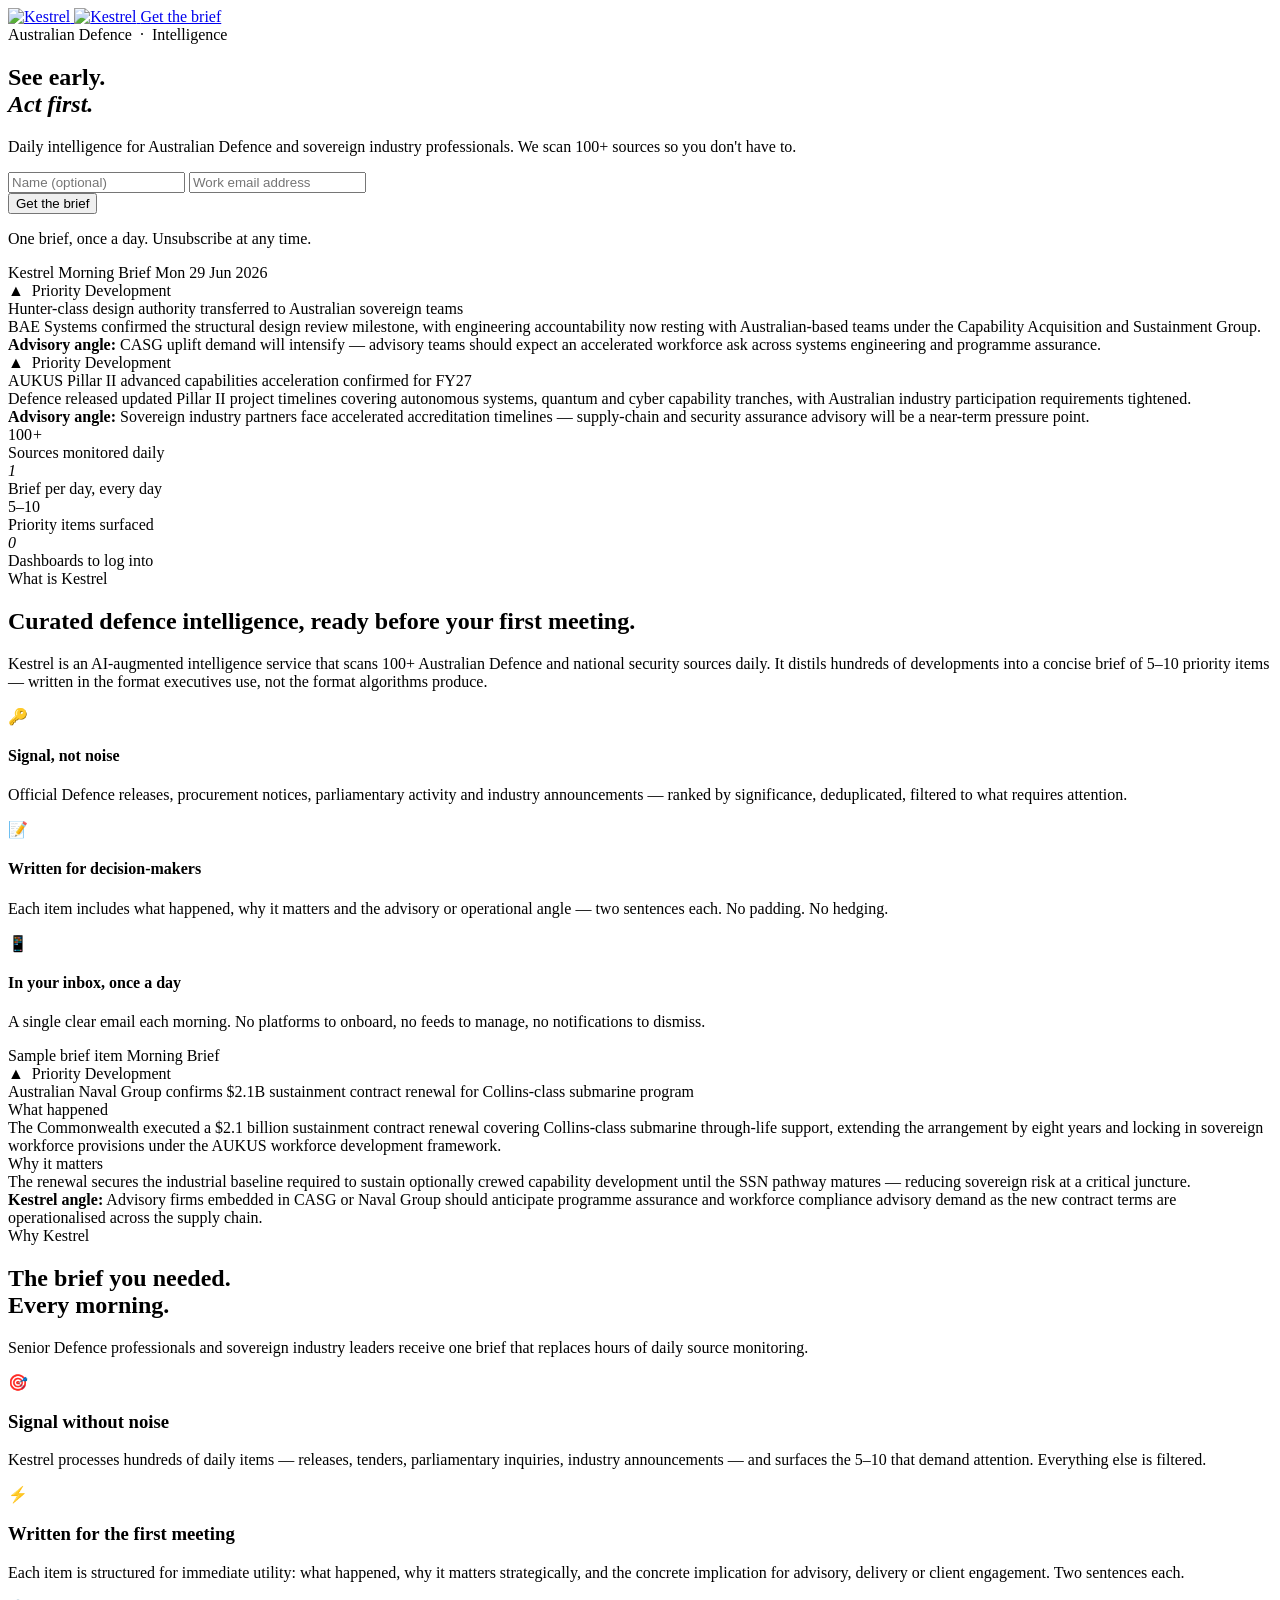
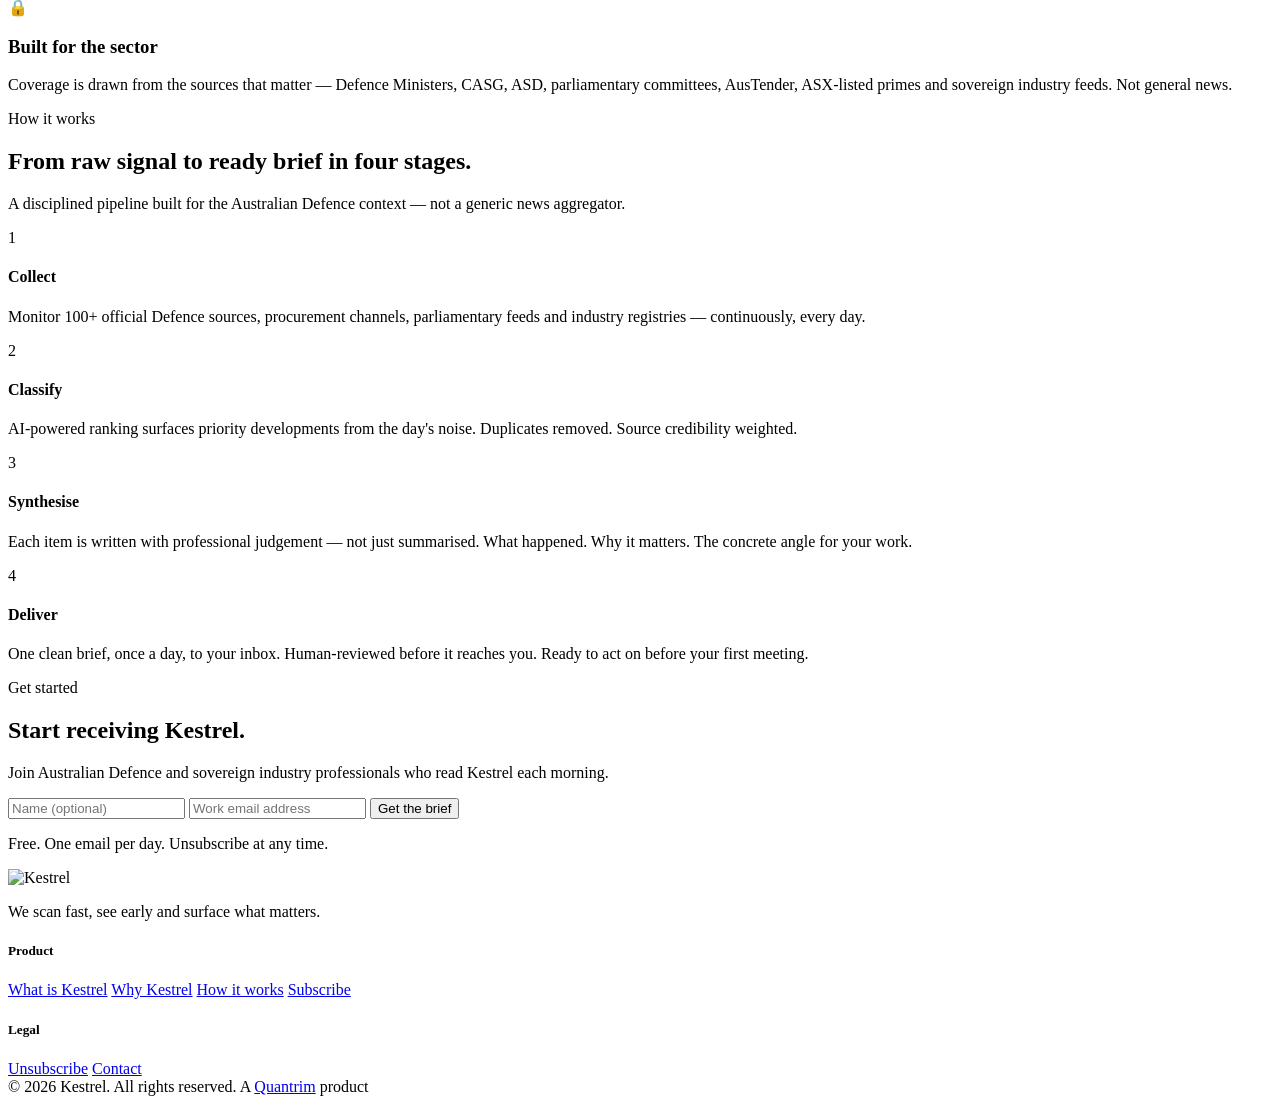
==== website/index.html @ 00ac621d "Add Kestrel website, snippet enrichment pipeline, and config improvements Website (website/): - Land" ====
<!DOCTYPE html>
<html lang="en">
<head>
  <meta charset="UTF-8">
  <meta name="viewport" content="width=device-width, initial-scale=1.0">
  <title>Kestrel — Australian Defence Intelligence</title>
  <meta name="description" content="Daily Australian Defence and sovereign industry intelligence for the professionals who can't afford to be second. Delivered once a day.">
  <meta property="og:title" content="Kestrel — Australian Defence Intelligence">
  <meta property="og:description" content="We scan fast, see early and surface what matters.">
  <meta property="og:type" content="website">
  <meta property="og:url" content="https://kestrel.quantrim.com">
  <link rel="icon" type="image/png" href="/static/favicon.png">
  <link rel="preconnect" href="https://fonts.googleapis.com">
  <link rel="preconnect" href="https://fonts.gstatic.com" crossorigin>
  <link href="https://fonts.googleapis.com/css2?family=Inter:wght@300;400;500;600;700;800&display=swap" rel="stylesheet">
  <link rel="stylesheet" href="/static/style.css">
</head>
<body>

<!-- ── Navigation ─────────────────────────────────────── -->
<nav class="nav" role="navigation" aria-label="Main">
  <div class="container">
    <div class="nav-inner">
      <a href="/" class="nav-logo" aria-label="Kestrel home">
        <img src="/static/logo-dark.png"  class="logo-dark"  alt="Kestrel">
        <img src="/static/logo-light.png" class="logo-light" alt="Kestrel">
      </a>
      <a href="#subscribe" class="nav-cta">Get the brief</a>
    </div>
  </div>
</nav>

<!-- ── Hero ───────────────────────────────────────────── -->
<section class="hero" aria-label="Introduction">
  <div class="container">
    <div class="hero-inner">

      <!-- Left: headline + form -->
      <div class="hero-text">
        <div class="hero-tag">
          <span class="hero-tag-dot"></span>
          Australian Defence &nbsp;·&nbsp; Intelligence
        </div>
        <h1>See early.<br><em>Act first.</em></h1>
        <p class="hero-sub">
          Daily intelligence for Australian Defence and sovereign industry professionals.
          We scan 100+ sources so you don't have to.
        </p>
        <form class="hero-form subscribe-form" novalidate id="hero-form">
          <div class="input-row">
            <input type="text" name="name" placeholder="Name (optional)" autocomplete="name">
            <input type="email" name="email" placeholder="Work email address" required autocomplete="email">
          </div>
          <button type="submit" class="btn-primary">Get the brief</button>
          <p class="form-note">One brief, once a day. Unsubscribe at any time.</p>
          <div class="form-status" role="status" aria-live="polite"></div>
        </form>
      </div>

      <!-- Right: mock brief preview -->
      <div class="hero-visual" aria-hidden="true">
        <div class="brief-preview">
          <div class="brief-preview-masthead">
            <span class="brief-preview-title">Kestrel Morning Brief</span>
            <span class="brief-preview-date">Mon 29 Jun 2026</span>
          </div>

          <div class="brief-item">
            <div class="brief-item-tag">&#9650;&nbsp; Priority Development</div>
            <div class="brief-item-headline">Hunter-class design authority transferred to Australian sovereign teams</div>
            <div class="brief-item-body">BAE Systems confirmed the structural design review milestone, with engineering accountability now resting with Australian-based teams under the Capability Acquisition and Sustainment Group.</div>
            <div class="brief-item-angle">
              <strong>Advisory angle:</strong> CASG uplift demand will intensify — advisory teams should expect an accelerated workforce ask across systems engineering and programme assurance.
            </div>
          </div>

          <div class="brief-item">
            <div class="brief-item-tag">&#9650;&nbsp; Priority Development</div>
            <div class="brief-item-headline">AUKUS Pillar II advanced capabilities acceleration confirmed for FY27</div>
            <div class="brief-item-body">Defence released updated Pillar II project timelines covering autonomous systems, quantum and cyber capability tranches, with Australian industry participation requirements tightened.</div>
            <div class="brief-item-angle">
              <strong>Advisory angle:</strong> Sovereign industry partners face accelerated accreditation timelines — supply-chain and security assurance advisory will be a near-term pressure point.
            </div>
          </div>
        </div>
      </div>

    </div>
  </div>
</section>

<!-- ── Stats bar ──────────────────────────────────────── -->
<div class="stats">
  <div class="container">
    <div class="stats-inner">
      <div class="reveal">
        <div class="stat-value">100<em>+</em></div>
        <div class="stat-label">Sources monitored daily</div>
      </div>
      <div class="reveal reveal-d1">
        <div class="stat-value"><em>1</em></div>
        <div class="stat-label">Brief per day, every day</div>
      </div>
      <div class="reveal reveal-d2">
        <div class="stat-value">5–10</div>
        <div class="stat-label">Priority items surfaced</div>
      </div>
      <div class="reveal reveal-d3">
        <div class="stat-value"><em>0</em></div>
        <div class="stat-label">Dashboards to log into</div>
      </div>
    </div>
  </div>
</div>

<!-- ── What ───────────────────────────────────────────── -->
<section id="what" aria-labelledby="what-heading">
  <div class="container">
    <div class="what-inner">

      <div class="what-text reveal">
        <span class="section-tag">What is Kestrel</span>
        <h2 class="section-h2" id="what-heading">Curated defence intelligence, ready before your first meeting.</h2>
        <p class="section-lead">Kestrel is an AI-augmented intelligence service that scans 100+ Australian Defence and national security sources daily. It distils hundreds of developments into a concise brief of 5–10 priority items — written in the format executives use, not the format algorithms produce.</p>
        <div class="what-features">
          <div class="what-feature">
            <div class="what-feature-icon">&#128273;</div>
            <div class="what-feature-text">
              <h4>Signal, not noise</h4>
              <p>Official Defence releases, procurement notices, parliamentary activity and industry announcements — ranked by significance, deduplicated, filtered to what requires attention.</p>
            </div>
          </div>
          <div class="what-feature">
            <div class="what-feature-icon">&#128221;</div>
            <div class="what-feature-text">
              <h4>Written for decision-makers</h4>
              <p>Each item includes what happened, why it matters and the advisory or operational angle — two sentences each. No padding. No hedging.</p>
            </div>
          </div>
          <div class="what-feature">
            <div class="what-feature-icon">&#128241;</div>
            <div class="what-feature-text">
              <h4>In your inbox, once a day</h4>
              <p>A single clear email each morning. No platforms to onboard, no feeds to manage, no notifications to dismiss.</p>
            </div>
          </div>
        </div>
      </div>

      <div class="reveal reveal-d1">
        <div class="sample-card">
          <div class="sample-card-header">
            <span class="sample-card-label">Sample brief item</span>
            <span class="sample-card-slot">Morning Brief</span>
          </div>
          <div class="sample-item">
            <div class="sample-item-tag">&#9650;&nbsp; Priority Development</div>
            <div class="sample-item-headline">Australian Naval Group confirms $2.1B sustainment contract renewal for Collins-class submarine program</div>
            <div class="sample-row-label">What happened</div>
            <div class="sample-row-text">The Commonwealth executed a $2.1 billion sustainment contract renewal covering Collins-class submarine through-life support, extending the arrangement by eight years and locking in sovereign workforce provisions under the AUKUS workforce development framework.</div>
            <div class="sample-row-label">Why it matters</div>
            <div class="sample-row-text">The renewal secures the industrial baseline required to sustain optionally crewed capability development until the SSN pathway matures — reducing sovereign risk at a critical juncture.</div>
            <div class="sample-angle-box">
              <strong>Kestrel angle:</strong> Advisory firms embedded in CASG or Naval Group should anticipate programme assurance and workforce compliance advisory demand as the new contract terms are operationalised across the supply chain.
            </div>
          </div>
        </div>
      </div>

    </div>
  </div>
</section>

<!-- ── Why ────────────────────────────────────────────── -->
<section id="why" class="why" aria-labelledby="why-heading">
  <div class="container">
    <div class="why-header">
      <div class="reveal">
        <span class="section-tag">Why Kestrel</span>
        <h2 class="section-h2" id="why-heading">The brief you needed.<br>Every morning.</h2>
      </div>
      <p class="section-lead reveal reveal-d1">Senior Defence professionals and sovereign industry leaders receive one brief that replaces hours of daily source monitoring.</p>
    </div>
    <div class="why-grid">
      <div class="why-card reveal">
        <div class="why-card-icon">&#127919;</div>
        <h3>Signal without noise</h3>
        <p>Kestrel processes hundreds of daily items — releases, tenders, parliamentary inquiries, industry announcements — and surfaces the 5–10 that demand attention. Everything else is filtered.</p>
      </div>
      <div class="why-card reveal reveal-d1">
        <div class="why-card-icon">&#9889;</div>
        <h3>Written for the first meeting</h3>
        <p>Each item is structured for immediate utility: what happened, why it matters strategically, and the concrete implication for advisory, delivery or client engagement. Two sentences each.</p>
      </div>
      <div class="why-card reveal reveal-d2">
        <div class="why-card-icon">&#128274;</div>
        <h3>Built for the sector</h3>
        <p>Coverage is drawn from the sources that matter — Defence Ministers, CASG, ASD, parliamentary committees, AusTender, ASX-listed primes and sovereign industry feeds. Not general news.</p>
      </div>
    </div>
  </div>
</section>

<!-- ── How ────────────────────────────────────────────── -->
<section id="how" aria-labelledby="how-heading">
  <div class="container">
    <div class="how-header reveal">
      <span class="section-tag">How it works</span>
      <h2 class="section-h2" id="how-heading">From raw signal to ready brief in four stages.</h2>
      <p class="section-lead">A disciplined pipeline built for the Australian Defence context — not a generic news aggregator.</p>
    </div>
    <div class="how-steps">
      <div class="how-connector" aria-hidden="true"></div>
      <div class="how-step reveal">
        <div class="how-step-num">1</div>
        <h4>Collect</h4>
        <p>Monitor 100+ official Defence sources, procurement channels, parliamentary feeds and industry registries — continuously, every day.</p>
      </div>
      <div class="how-step reveal reveal-d1">
        <div class="how-step-num">2</div>
        <h4>Classify</h4>
        <p>AI-powered ranking surfaces priority developments from the day's noise. Duplicates removed. Source credibility weighted.</p>
      </div>
      <div class="how-step reveal reveal-d2">
        <div class="how-step-num">3</div>
        <h4>Synthesise</h4>
        <p>Each item is written with professional judgement — not just summarised. What happened. Why it matters. The concrete angle for your work.</p>
      </div>
      <div class="how-step reveal reveal-d3">
        <div class="how-step-num">4</div>
        <h4>Deliver</h4>
        <p>One clean brief, once a day, to your inbox. Human-reviewed before it reaches you. Ready to act on before your first meeting.</p>
      </div>
    </div>
  </div>
</section>

<!-- ── CTA / Subscribe ─────────────────────────────────── -->
<section id="subscribe" class="cta-section" aria-labelledby="cta-heading">
  <div class="container">
    <span class="section-tag">Get started</span>
    <h2 class="section-h2" id="cta-heading">Start receiving Kestrel.</h2>
    <p class="section-lead">Join Australian Defence and sovereign industry professionals who read Kestrel each morning.</p>
    <form class="cta-form subscribe-form" novalidate id="cta-form">
      <input type="text"  name="name"  placeholder="Name (optional)"    autocomplete="name">
      <input type="email" name="email" placeholder="Work email address" required autocomplete="email">
      <button type="submit" class="btn-primary">Get the brief</button>
      <p class="form-note">Free. One email per day. Unsubscribe at any time.</p>
      <div class="form-status" role="status" aria-live="polite"></div>
    </form>
  </div>
</section>

<!-- ── Footer ─────────────────────────────────────────── -->
<footer>
  <div class="container">
    <div class="footer-inner">
      <div class="footer-brand">
        <img src="/static/logo-dark.png" alt="Kestrel">
        <p class="footer-tagline">We scan fast, see early and surface what matters.</p>
      </div>
      <div class="footer-col">
        <h5>Product</h5>
        <a href="#what">What is Kestrel</a>
        <a href="#why">Why Kestrel</a>
        <a href="#how">How it works</a>
        <a href="#subscribe">Subscribe</a>
      </div>
      <div class="footer-col">
        <h5>Legal</h5>
        <a href="/unsubscribe">Unsubscribe</a>
        <a href="mailto:viji.john@quantrim.com">Contact</a>
      </div>
    </div>
    <div class="footer-bottom">
      <span class="footer-copy">&copy; 2026 Kestrel. All rights reserved.</span>
      <span class="footer-product">A <a href="https://quantrim.com" target="_blank" rel="noopener">Quantrim</a> product</span>
    </div>
  </div>
</footer>

<script src="/static/script.js"></script>
</body>
</html>
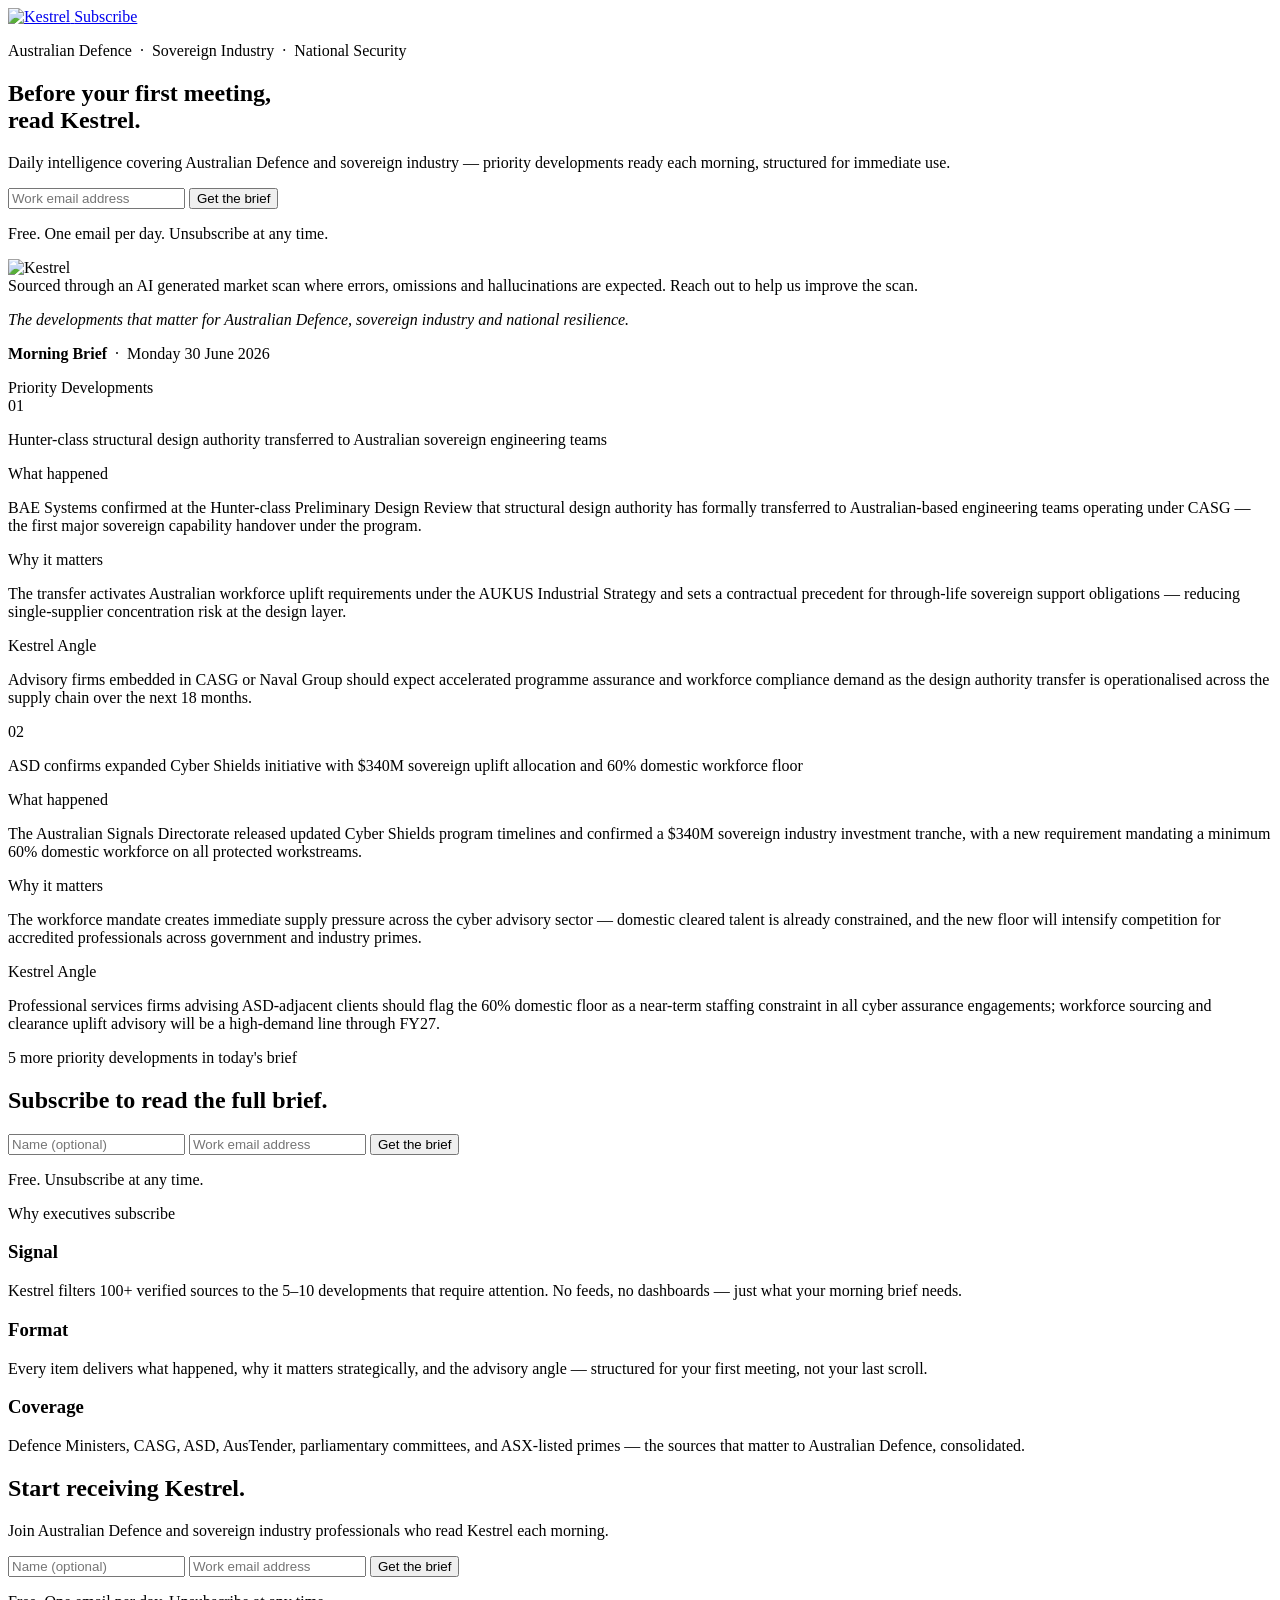
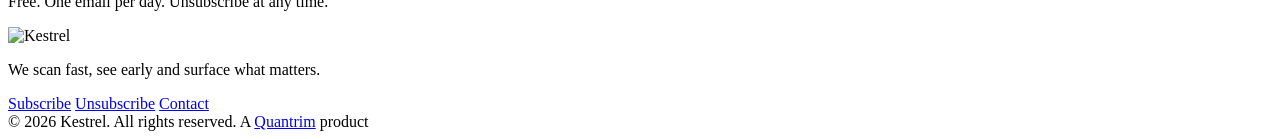
==== commit 31f9da03: "Add contact officer field to AusTender contracts and redesign website - Extract Contact Name/Contact" ====
--- a/website/index.html
+++ b/website/index.html
@@ -3,278 +3,188 @@
 <head>
   <meta charset="UTF-8">
   <meta name="viewport" content="width=device-width, initial-scale=1.0">
-  <title>Kestrel — Australian Defence Intelligence</title>
-  <meta name="description" content="Daily Australian Defence and sovereign industry intelligence for the professionals who can't afford to be second. Delivered once a day.">
-  <meta property="og:title" content="Kestrel — Australian Defence Intelligence">
-  <meta property="og:description" content="We scan fast, see early and surface what matters.">
+  <title>Kestrel — Australian Defence Intelligence Brief</title>
+  <meta name="description" content="Daily Australian Defence and sovereign industry intelligence for professionals who can't afford to be second. Subscribe to the Kestrel morning brief.">
+  <meta property="og:title" content="Kestrel — Australian Defence Intelligence Brief">
+  <meta property="og:description" content="Before your first meeting, read Kestrel.">
   <meta property="og:type" content="website">
-  <meta property="og:url" content="https://kestrel.quantrim.com">
   <link rel="icon" type="image/png" href="/static/favicon.png">
   <link rel="preconnect" href="https://fonts.googleapis.com">
   <link rel="preconnect" href="https://fonts.gstatic.com" crossorigin>
-  <link href="https://fonts.googleapis.com/css2?family=Inter:wght@300;400;500;600;700;800&display=swap" rel="stylesheet">
+  <link href="https://fonts.googleapis.com/css2?family=Space+Grotesk:wght@500;700&family=DM+Sans:opsz,wght@9..40,400;9..40,500;9..40,600&family=IBM+Plex+Mono:wght@400;500&display=swap" rel="stylesheet">
   <link rel="stylesheet" href="/static/style.css">
 </head>
 <body>
 
-<!-- ── Navigation ─────────────────────────────────────── -->
-<nav class="nav" role="navigation" aria-label="Main">
+<!-- Navigation -->
+<nav class="site-nav" role="navigation" aria-label="Main">
   <div class="container">
-    <div class="nav-inner">
-      <a href="/" class="nav-logo" aria-label="Kestrel home">
-        <img src="/static/logo-dark.png"  class="logo-dark"  alt="Kestrel">
-        <img src="/static/logo-light.png" class="logo-light" alt="Kestrel">
+    <div class="site-nav__inner">
+      <a href="/" class="site-nav__logo" aria-label="Kestrel home">
+        <img src="/static/logo-light.png" alt="Kestrel" height="30">
       </a>
-      <a href="#subscribe" class="nav-cta">Get the brief</a>
+      <a href="#subscribe" class="site-nav__cta">Subscribe</a>
     </div>
   </div>
 </nav>
 
-<!-- ── Hero ───────────────────────────────────────────── -->
-<section class="hero" aria-label="Introduction">
+<!-- Hero -->
+<section class="hero">
   <div class="container">
-    <div class="hero-inner">
+    <p class="hero__eyebrow">Australian Defence &nbsp;·&nbsp; Sovereign Industry &nbsp;·&nbsp; National Security</p>
+    <h1 class="hero__h1">Before your first meeting,<br>read Kestrel.</h1>
+    <p class="hero__sub">Daily intelligence covering Australian Defence and sovereign industry — priority developments ready each morning, structured for immediate use.</p>
+    <form class="hero__form subscribe-form" novalidate>
+      <div class="hero__form-row">
+        <input type="email" name="email" placeholder="Work email address" required autocomplete="email">
+        <button type="submit" class="btn-primary">Get the brief</button>
+      </div>
+      <div class="form-status" role="status" aria-live="polite"></div>
+    </form>
+    <p class="hero__note">Free. One email per day. Unsubscribe at any time.</p>
+  </div>
+</section>
 
-      <!-- Left: headline + form -->
-      <div class="hero-text">
-        <div class="hero-tag">
-          <span class="hero-tag-dot"></span>
-          Australian Defence &nbsp;·&nbsp; Intelligence
-        </div>
-        <h1>See early.<br><em>Act first.</em></h1>
-        <p class="hero-sub">
-          Daily intelligence for Australian Defence and sovereign industry professionals.
-          We scan 100+ sources so you don't have to.
-        </p>
-        <form class="hero-form subscribe-form" novalidate id="hero-form">
-          <div class="input-row">
-            <input type="text" name="name" placeholder="Name (optional)" autocomplete="name">
-            <input type="email" name="email" placeholder="Work email address" required autocomplete="email">
-          </div>
-          <button type="submit" class="btn-primary">Get the brief</button>
-          <p class="form-note">One brief, once a day. Unsubscribe at any time.</p>
-          <div class="form-status" role="status" aria-live="polite"></div>
-        </form>
+<!-- Brief preview — the product is the pitch -->
+<section class="brief-demo" aria-label="Sample brief">
+  <div class="container">
+
+    <div class="brief-doc reveal">
+
+      <!-- Masthead -->
+      <div class="brief-doc__masthead">
+        <img src="/static/logo-light.png" alt="Kestrel" height="52">
       </div>
 
-      <!-- Right: mock brief preview -->
-      <div class="hero-visual" aria-hidden="true">
-        <div class="brief-preview">
-          <div class="brief-preview-masthead">
-            <span class="brief-preview-title">Kestrel Morning Brief</span>
-            <span class="brief-preview-date">Mon 29 Jun 2026</span>
+      <!-- Disclaimer -->
+      <div class="brief-doc__disclaimer">
+        Sourced through an AI generated market scan where errors, omissions and hallucinations are expected. Reach out to help us improve the scan.
+      </div>
+
+      <!-- Slot bar -->
+      <div class="brief-doc__slotbar">
+        <p class="brief-doc__tagline"><em>The developments that matter for Australian Defence, sovereign industry and national resilience.</em></p>
+        <p class="brief-doc__slot"><strong>Morning Brief</strong> &nbsp;&middot;&nbsp; Monday 30 June 2026</p>
+      </div>
+
+      <!-- Section header -->
+      <div class="brief-doc__section-hdr">
+        <span class="brief-doc__section-label">Priority Developments</span>
+      </div>
+
+      <!-- Item 01 -->
+      <div class="brief-doc__item">
+        <span class="brief-doc__item-num">01</span>
+        <div class="brief-doc__item-body">
+          <p class="brief-doc__headline">Hunter-class structural design authority transferred to Australian sovereign engineering teams</p>
+          <div class="brief-doc__field">
+            <p class="brief-doc__field-label">What happened</p>
+            <p class="brief-doc__field-text">BAE Systems confirmed at the Hunter-class Preliminary Design Review that structural design authority has formally transferred to Australian-based engineering teams operating under CASG — the first major sovereign capability handover under the program.</p>
           </div>
-
-          <div class="brief-item">
-            <div class="brief-item-tag">&#9650;&nbsp; Priority Development</div>
-            <div class="brief-item-headline">Hunter-class design authority transferred to Australian sovereign teams</div>
-            <div class="brief-item-body">BAE Systems confirmed the structural design review milestone, with engineering accountability now resting with Australian-based teams under the Capability Acquisition and Sustainment Group.</div>
-            <div class="brief-item-angle">
-              <strong>Advisory angle:</strong> CASG uplift demand will intensify — advisory teams should expect an accelerated workforce ask across systems engineering and programme assurance.
-            </div>
+          <div class="brief-doc__field">
+            <p class="brief-doc__field-label">Why it matters</p>
+            <p class="brief-doc__field-text">The transfer activates Australian workforce uplift requirements under the AUKUS Industrial Strategy and sets a contractual precedent for through-life sovereign support obligations — reducing single-supplier concentration risk at the design layer.</p>
           </div>
-
-          <div class="brief-item">
-            <div class="brief-item-tag">&#9650;&nbsp; Priority Development</div>
-            <div class="brief-item-headline">AUKUS Pillar II advanced capabilities acceleration confirmed for FY27</div>
-            <div class="brief-item-body">Defence released updated Pillar II project timelines covering autonomous systems, quantum and cyber capability tranches, with Australian industry participation requirements tightened.</div>
-            <div class="brief-item-angle">
-              <strong>Advisory angle:</strong> Sovereign industry partners face accelerated accreditation timelines — supply-chain and security assurance advisory will be a near-term pressure point.
-            </div>
+          <div class="brief-doc__angle">
+            <p class="brief-doc__angle-label">Kestrel Angle</p>
+            <p class="brief-doc__angle-text">Advisory firms embedded in CASG or Naval Group should expect accelerated programme assurance and workforce compliance demand as the design authority transfer is operationalised across the supply chain over the next 18 months.</p>
           </div>
         </div>
       </div>
 
-    </div>
-  </div>
-</section>
-
-<!-- ── Stats bar ──────────────────────────────────────── -->
-<div class="stats">
-  <div class="container">
-    <div class="stats-inner">
-      <div class="reveal">
-        <div class="stat-value">100<em>+</em></div>
-        <div class="stat-label">Sources monitored daily</div>
-      </div>
-      <div class="reveal reveal-d1">
-        <div class="stat-value"><em>1</em></div>
-        <div class="stat-label">Brief per day, every day</div>
-      </div>
-      <div class="reveal reveal-d2">
-        <div class="stat-value">5–10</div>
-        <div class="stat-label">Priority items surfaced</div>
-      </div>
-      <div class="reveal reveal-d3">
-        <div class="stat-value"><em>0</em></div>
-        <div class="stat-label">Dashboards to log into</div>
-      </div>
-    </div>
-  </div>
-</div>
-
-<!-- ── What ───────────────────────────────────────────── -->
-<section id="what" aria-labelledby="what-heading">
-  <div class="container">
-    <div class="what-inner">
-
-      <div class="what-text reveal">
-        <span class="section-tag">What is Kestrel</span>
-        <h2 class="section-h2" id="what-heading">Curated defence intelligence, ready before your first meeting.</h2>
-        <p class="section-lead">Kestrel is an AI-augmented intelligence service that scans 100+ Australian Defence and national security sources daily. It distils hundreds of developments into a concise brief of 5–10 priority items — written in the format executives use, not the format algorithms produce.</p>
-        <div class="what-features">
-          <div class="what-feature">
-            <div class="what-feature-icon">&#128273;</div>
-            <div class="what-feature-text">
-              <h4>Signal, not noise</h4>
-              <p>Official Defence releases, procurement notices, parliamentary activity and industry announcements — ranked by significance, deduplicated, filtered to what requires attention.</p>
-            </div>
+      <!-- Item 02 -->
+      <div class="brief-doc__item">
+        <span class="brief-doc__item-num">02</span>
+        <div class="brief-doc__item-body">
+          <p class="brief-doc__headline">ASD confirms expanded Cyber Shields initiative with $340M sovereign uplift allocation and 60% domestic workforce floor</p>
+          <div class="brief-doc__field">
+            <p class="brief-doc__field-label">What happened</p>
+            <p class="brief-doc__field-text">The Australian Signals Directorate released updated Cyber Shields program timelines and confirmed a $340M sovereign industry investment tranche, with a new requirement mandating a minimum 60% domestic workforce on all protected workstreams.</p>
           </div>
-          <div class="what-feature">
-            <div class="what-feature-icon">&#128221;</div>
-            <div class="what-feature-text">
-              <h4>Written for decision-makers</h4>
-              <p>Each item includes what happened, why it matters and the advisory or operational angle — two sentences each. No padding. No hedging.</p>
-            </div>
+          <div class="brief-doc__field">
+            <p class="brief-doc__field-label">Why it matters</p>
+            <p class="brief-doc__field-text">The workforce mandate creates immediate supply pressure across the cyber advisory sector — domestic cleared talent is already constrained, and the new floor will intensify competition for accredited professionals across government and industry primes.</p>
           </div>
-          <div class="what-feature">
-            <div class="what-feature-icon">&#128241;</div>
-            <div class="what-feature-text">
-              <h4>In your inbox, once a day</h4>
-              <p>A single clear email each morning. No platforms to onboard, no feeds to manage, no notifications to dismiss.</p>
-            </div>
+          <div class="brief-doc__angle">
+            <p class="brief-doc__angle-label">Kestrel Angle</p>
+            <p class="brief-doc__angle-text">Professional services firms advising ASD-adjacent clients should flag the 60% domestic floor as a near-term staffing constraint in all cyber assurance engagements; workforce sourcing and clearance uplift advisory will be a high-demand line through FY27.</p>
           </div>
         </div>
       </div>
 
-      <div class="reveal reveal-d1">
-        <div class="sample-card">
-          <div class="sample-card-header">
-            <span class="sample-card-label">Sample brief item</span>
-            <span class="sample-card-slot">Morning Brief</span>
-          </div>
-          <div class="sample-item">
-            <div class="sample-item-tag">&#9650;&nbsp; Priority Development</div>
-            <div class="sample-item-headline">Australian Naval Group confirms $2.1B sustainment contract renewal for Collins-class submarine program</div>
-            <div class="sample-row-label">What happened</div>
-            <div class="sample-row-text">The Commonwealth executed a $2.1 billion sustainment contract renewal covering Collins-class submarine through-life support, extending the arrangement by eight years and locking in sovereign workforce provisions under the AUKUS workforce development framework.</div>
-            <div class="sample-row-label">Why it matters</div>
-            <div class="sample-row-text">The renewal secures the industrial baseline required to sustain optionally crewed capability development until the SSN pathway matures — reducing sovereign risk at a critical juncture.</div>
-            <div class="sample-angle-box">
-              <strong>Kestrel angle:</strong> Advisory firms embedded in CASG or Naval Group should anticipate programme assurance and workforce compliance advisory demand as the new contract terms are operationalised across the supply chain.
-            </div>
-          </div>
+      <!-- Gate: gradient + inline subscribe CTA -->
+      <div class="brief-doc__gate">
+        <div class="brief-doc__gate-fade" aria-hidden="true"></div>
+        <div class="brief-doc__gate-cta">
+          <p class="gate__count">5 more priority developments in today's brief</p>
+          <h2 class="gate__h2">Subscribe to read the full brief.</h2>
+          <form class="gate__form subscribe-form" novalidate>
+            <input type="text" name="name" placeholder="Name (optional)" autocomplete="name">
+            <input type="email" name="email" placeholder="Work email address" required autocomplete="email">
+            <button type="submit" class="btn-primary">Get the brief</button>
+            <div class="form-status" role="status" aria-live="polite"></div>
+          </form>
+          <p class="gate__note">Free. Unsubscribe at any time.</p>
         </div>
       </div>
 
-    </div>
+    </div><!-- /brief-doc -->
   </div>
 </section>
 
-<!-- ── Why ────────────────────────────────────────────── -->
-<section id="why" class="why" aria-labelledby="why-heading">
+<!-- Differentiators -->
+<section class="diffs">
   <div class="container">
-    <div class="why-header">
-      <div class="reveal">
-        <span class="section-tag">Why Kestrel</span>
-        <h2 class="section-h2" id="why-heading">The brief you needed.<br>Every morning.</h2>
+    <p class="diffs__eyebrow">Why executives subscribe</p>
+    <div class="diffs__grid">
+      <div class="diff-item">
+        <h3 class="diff-item__label">Signal</h3>
+        <p class="diff-item__text">Kestrel filters 100+ verified sources to the 5–10 developments that require attention. No feeds, no dashboards — just what your morning brief needs.</p>
       </div>
-      <p class="section-lead reveal reveal-d1">Senior Defence professionals and sovereign industry leaders receive one brief that replaces hours of daily source monitoring.</p>
-    </div>
-    <div class="why-grid">
-      <div class="why-card reveal">
-        <div class="why-card-icon">&#127919;</div>
-        <h3>Signal without noise</h3>
-        <p>Kestrel processes hundreds of daily items — releases, tenders, parliamentary inquiries, industry announcements — and surfaces the 5–10 that demand attention. Everything else is filtered.</p>
+      <div class="diff-item">
+        <h3 class="diff-item__label">Format</h3>
+        <p class="diff-item__text">Every item delivers what happened, why it matters strategically, and the advisory angle — structured for your first meeting, not your last scroll.</p>
       </div>
-      <div class="why-card reveal reveal-d1">
-        <div class="why-card-icon">&#9889;</div>
-        <h3>Written for the first meeting</h3>
-        <p>Each item is structured for immediate utility: what happened, why it matters strategically, and the concrete implication for advisory, delivery or client engagement. Two sentences each.</p>
-      </div>
-      <div class="why-card reveal reveal-d2">
-        <div class="why-card-icon">&#128274;</div>
-        <h3>Built for the sector</h3>
-        <p>Coverage is drawn from the sources that matter — Defence Ministers, CASG, ASD, parliamentary committees, AusTender, ASX-listed primes and sovereign industry feeds. Not general news.</p>
+      <div class="diff-item">
+        <h3 class="diff-item__label">Coverage</h3>
+        <p class="diff-item__text">Defence Ministers, CASG, ASD, AusTender, parliamentary committees, and ASX-listed primes — the sources that matter to Australian Defence, consolidated.</p>
       </div>
     </div>
   </div>
 </section>
 
-<!-- ── How ────────────────────────────────────────────── -->
-<section id="how" aria-labelledby="how-heading">
+<!-- Subscribe CTA -->
+<section class="subscribe-block" id="subscribe" aria-labelledby="sub-heading">
   <div class="container">
-    <div class="how-header reveal">
-      <span class="section-tag">How it works</span>
-      <h2 class="section-h2" id="how-heading">From raw signal to ready brief in four stages.</h2>
-      <p class="section-lead">A disciplined pipeline built for the Australian Defence context — not a generic news aggregator.</p>
-    </div>
-    <div class="how-steps">
-      <div class="how-connector" aria-hidden="true"></div>
-      <div class="how-step reveal">
-        <div class="how-step-num">1</div>
-        <h4>Collect</h4>
-        <p>Monitor 100+ official Defence sources, procurement channels, parliamentary feeds and industry registries — continuously, every day.</p>
-      </div>
-      <div class="how-step reveal reveal-d1">
-        <div class="how-step-num">2</div>
-        <h4>Classify</h4>
-        <p>AI-powered ranking surfaces priority developments from the day's noise. Duplicates removed. Source credibility weighted.</p>
-      </div>
-      <div class="how-step reveal reveal-d2">
-        <div class="how-step-num">3</div>
-        <h4>Synthesise</h4>
-        <p>Each item is written with professional judgement — not just summarised. What happened. Why it matters. The concrete angle for your work.</p>
-      </div>
-      <div class="how-step reveal reveal-d3">
-        <div class="how-step-num">4</div>
-        <h4>Deliver</h4>
-        <p>One clean brief, once a day, to your inbox. Human-reviewed before it reaches you. Ready to act on before your first meeting.</p>
-      </div>
-    </div>
+    <h2 class="subscribe-block__h2" id="sub-heading">Start receiving Kestrel.</h2>
+    <p class="subscribe-block__sub">Join Australian Defence and sovereign industry professionals who read Kestrel each morning.</p>
+    <form class="subscribe-block__form subscribe-form" novalidate>
+      <input type="text"  name="name"  placeholder="Name (optional)"    autocomplete="name">
+      <input type="email" name="email" placeholder="Work email address" required autocomplete="email">
+      <button type="submit" class="btn-primary btn-primary--light">Get the brief</button>
+      <div class="form-status" role="status" aria-live="polite"></div>
+    </form>
+    <p class="subscribe-block__note">Free. One email per day. Unsubscribe at any time.</p>
   </div>
 </section>
 
-<!-- ── CTA / Subscribe ─────────────────────────────────── -->
-<section id="subscribe" class="cta-section" aria-labelledby="cta-heading">
+<!-- Footer -->
+<footer class="site-footer">
   <div class="container">
-    <span class="section-tag">Get started</span>
-    <h2 class="section-h2" id="cta-heading">Start receiving Kestrel.</h2>
-    <p class="section-lead">Join Australian Defence and sovereign industry professionals who read Kestrel each morning.</p>
-    <form class="cta-form subscribe-form" novalidate id="cta-form">
-      <input type="text"  name="name"  placeholder="Name (optional)"    autocomplete="name">
-      <input type="email" name="email" placeholder="Work email address" required autocomplete="email">
-      <button type="submit" class="btn-primary">Get the brief</button>
-      <p class="form-note">Free. One email per day. Unsubscribe at any time.</p>
-      <div class="form-status" role="status" aria-live="polite"></div>
-    </form>
-  </div>
-</section>
-
-<!-- ── Footer ─────────────────────────────────────────── -->
-<footer>
-  <div class="container">
-    <div class="footer-inner">
-      <div class="footer-brand">
-        <img src="/static/logo-dark.png" alt="Kestrel">
-        <p class="footer-tagline">We scan fast, see early and surface what matters.</p>
+    <div class="site-footer__inner">
+      <div class="site-footer__brand">
+        <img src="/static/logo-dark.png" alt="Kestrel" height="28">
+        <p class="site-footer__tagline">We scan fast, see early and surface what matters.</p>
       </div>
-      <div class="footer-col">
-        <h5>Product</h5>
-        <a href="#what">What is Kestrel</a>
-        <a href="#why">Why Kestrel</a>
-        <a href="#how">How it works</a>
+      <nav class="site-footer__nav" aria-label="Footer navigation">
         <a href="#subscribe">Subscribe</a>
-      </div>
-      <div class="footer-col">
-        <h5>Legal</h5>
         <a href="/unsubscribe">Unsubscribe</a>
         <a href="mailto:viji.john@quantrim.com">Contact</a>
-      </div>
+      </nav>
     </div>
-    <div class="footer-bottom">
-      <span class="footer-copy">&copy; 2026 Kestrel. All rights reserved.</span>
-      <span class="footer-product">A <a href="https://quantrim.com" target="_blank" rel="noopener">Quantrim</a> product</span>
+    <div class="site-footer__bottom">
+      <span>&copy; 2026 Kestrel. All rights reserved.</span>
+      <span>A <a href="https://quantrim.com" target="_blank" rel="noopener">Quantrim</a> product</span>
     </div>
   </div>
 </footer>
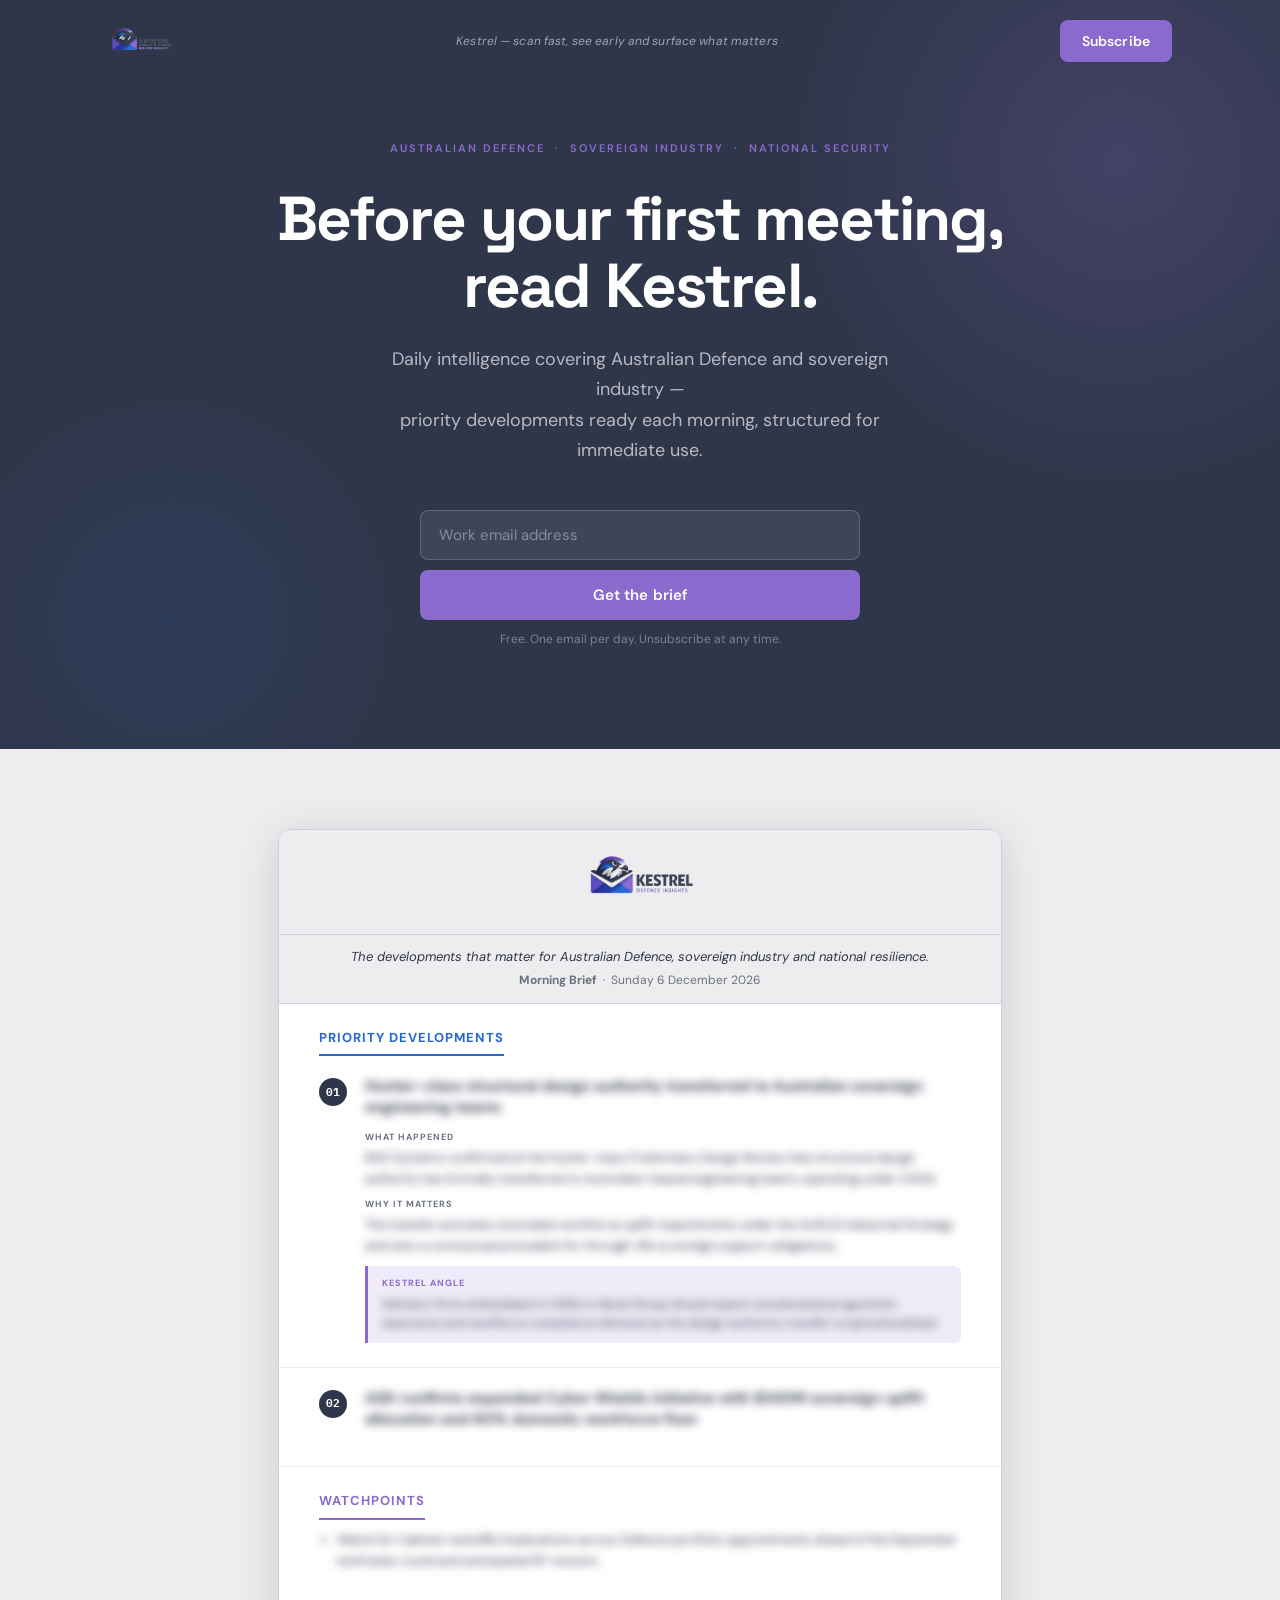
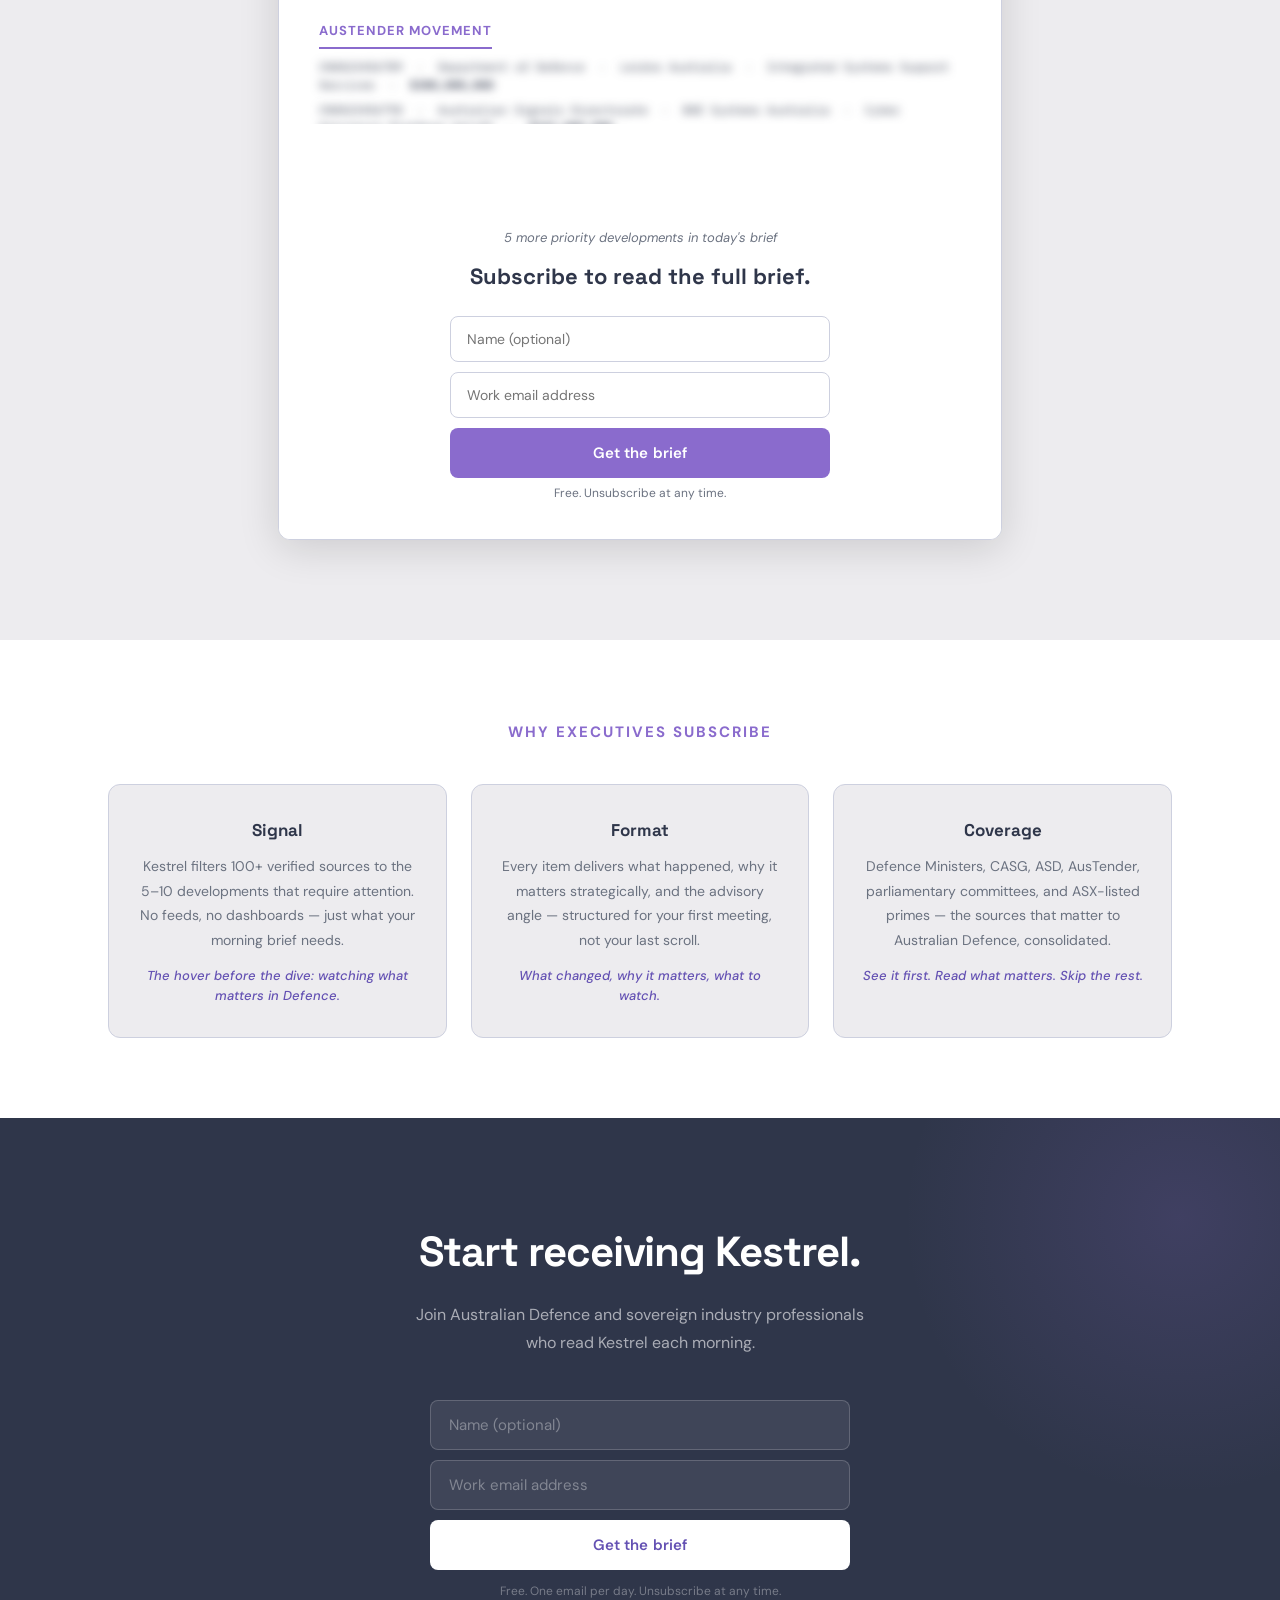
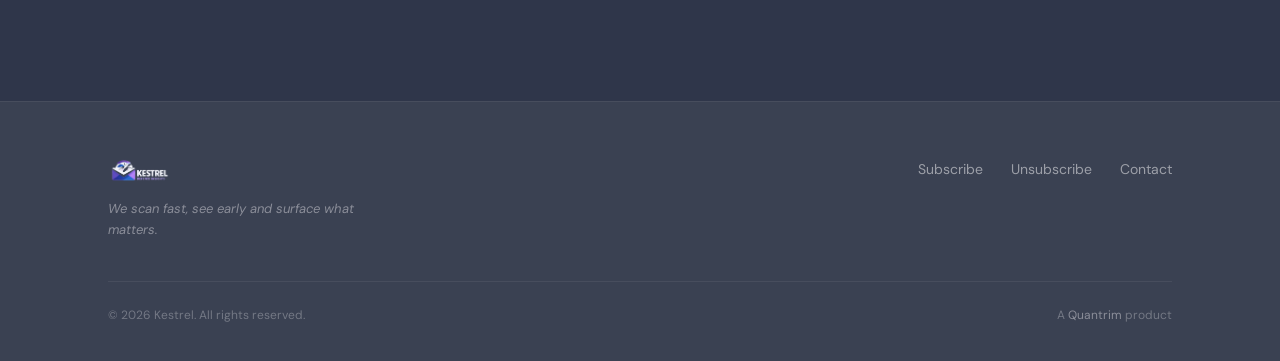
==== commit ec6a2f33: "Rebuild website CSS/HTML and refresh data files Fix website rendering: rewrite style.css to match BE" ====
--- a/website/index.html
+++ b/website/index.html
@@ -8,11 +8,11 @@
   <meta property="og:title" content="Kestrel — Australian Defence Intelligence Brief">
   <meta property="og:description" content="Before your first meeting, read Kestrel.">
   <meta property="og:type" content="website">
-  <link rel="icon" type="image/png" href="/static/favicon.png">
+  <link rel="icon" type="image/png" href="static/favicon.png">
   <link rel="preconnect" href="https://fonts.googleapis.com">
   <link rel="preconnect" href="https://fonts.gstatic.com" crossorigin>
   <link href="https://fonts.googleapis.com/css2?family=Space+Grotesk:wght@500;700&family=DM+Sans:opsz,wght@9..40,400;9..40,500;9..40,600&family=IBM+Plex+Mono:wght@400;500&display=swap" rel="stylesheet">
-  <link rel="stylesheet" href="/static/style.css">
+  <link rel="stylesheet" href="static/style.css">
 </head>
 <body>
 
@@ -21,8 +21,9 @@
   <div class="container">
     <div class="site-nav__inner">
       <a href="/" class="site-nav__logo" aria-label="Kestrel home">
-        <img src="/static/logo-light.png" alt="Kestrel" height="30">
+        <img src="static/logo-light.png" alt="Kestrel" height="30">
       </a>
+      <span class="site-nav__tagline">Kestrel &mdash; scan fast, see early and surface what matters</span>
       <a href="#subscribe" class="site-nav__cta">Subscribe</a>
     </div>
   </div>
@@ -33,7 +34,7 @@
   <div class="container">
     <p class="hero__eyebrow">Australian Defence &nbsp;·&nbsp; Sovereign Industry &nbsp;·&nbsp; National Security</p>
     <h1 class="hero__h1">Before your first meeting,<br>read Kestrel.</h1>
-    <p class="hero__sub">Daily intelligence covering Australian Defence and sovereign industry — priority developments ready each morning, structured for immediate use.</p>
+    <p class="hero__sub">Daily intelligence covering Australian Defence and sovereign industry —<br>priority developments ready each morning, structured for immediate use.</p>
     <form class="hero__form subscribe-form" novalidate>
       <div class="hero__form-row">
         <input type="email" name="email" placeholder="Work email address" required autocomplete="email">
@@ -53,18 +54,13 @@
 
       <!-- Masthead -->
       <div class="brief-doc__masthead">
-        <img src="/static/logo-light.png" alt="Kestrel" height="52">
-      </div>
-
-      <!-- Disclaimer -->
-      <div class="brief-doc__disclaimer">
-        Sourced through an AI generated market scan where errors, omissions and hallucinations are expected. Reach out to help us improve the scan.
+        <img src="static/logo-light.png" alt="Kestrel" height="52">
       </div>
 
       <!-- Slot bar -->
       <div class="brief-doc__slotbar">
         <p class="brief-doc__tagline"><em>The developments that matter for Australian Defence, sovereign industry and national resilience.</em></p>
-        <p class="brief-doc__slot"><strong>Morning Brief</strong> &nbsp;&middot;&nbsp; Monday 30 June 2026</p>
+        <p class="brief-doc__slot"><strong>Morning Brief</strong> &nbsp;&middot;&nbsp; <span id="brief-doc-date">Monday 30 June 2026</span></p>
       </div>
 
       <!-- Section header -->
@@ -76,18 +72,18 @@
       <div class="brief-doc__item">
         <span class="brief-doc__item-num">01</span>
         <div class="brief-doc__item-body">
-          <p class="brief-doc__headline">Hunter-class structural design authority transferred to Australian sovereign engineering teams</p>
+          <p class="brief-doc__headline blurred">Hunter-class structural design authority transferred to Australian sovereign engineering teams</p>
           <div class="brief-doc__field">
             <p class="brief-doc__field-label">What happened</p>
-            <p class="brief-doc__field-text">BAE Systems confirmed at the Hunter-class Preliminary Design Review that structural design authority has formally transferred to Australian-based engineering teams operating under CASG — the first major sovereign capability handover under the program.</p>
+            <p class="brief-doc__field-text blurred">BAE Systems confirmed at the Hunter-class Preliminary Design Review that structural design authority has formally transferred to Australian-based engineering teams operating under CASG.</p>
           </div>
           <div class="brief-doc__field">
             <p class="brief-doc__field-label">Why it matters</p>
-            <p class="brief-doc__field-text">The transfer activates Australian workforce uplift requirements under the AUKUS Industrial Strategy and sets a contractual precedent for through-life sovereign support obligations — reducing single-supplier concentration risk at the design layer.</p>
+            <p class="brief-doc__field-text blurred">The transfer activates Australian workforce uplift requirements under the AUKUS Industrial Strategy and sets a contractual precedent for through-life sovereign support obligations.</p>
           </div>
           <div class="brief-doc__angle">
             <p class="brief-doc__angle-label">Kestrel Angle</p>
-            <p class="brief-doc__angle-text">Advisory firms embedded in CASG or Naval Group should expect accelerated programme assurance and workforce compliance demand as the design authority transfer is operationalised across the supply chain over the next 18 months.</p>
+            <p class="brief-doc__angle-text blurred">Advisory firms embedded in CASG or Naval Group should expect accelerated programme assurance and workforce compliance demand as the design authority transfer is operationalised.</p>
           </div>
         </div>
       </div>
@@ -96,21 +92,27 @@
       <div class="brief-doc__item">
         <span class="brief-doc__item-num">02</span>
         <div class="brief-doc__item-body">
-          <p class="brief-doc__headline">ASD confirms expanded Cyber Shields initiative with $340M sovereign uplift allocation and 60% domestic workforce floor</p>
-          <div class="brief-doc__field">
-            <p class="brief-doc__field-label">What happened</p>
-            <p class="brief-doc__field-text">The Australian Signals Directorate released updated Cyber Shields program timelines and confirmed a $340M sovereign industry investment tranche, with a new requirement mandating a minimum 60% domestic workforce on all protected workstreams.</p>
-          </div>
-          <div class="brief-doc__field">
-            <p class="brief-doc__field-label">Why it matters</p>
-            <p class="brief-doc__field-text">The workforce mandate creates immediate supply pressure across the cyber advisory sector — domestic cleared talent is already constrained, and the new floor will intensify competition for accredited professionals across government and industry primes.</p>
-          </div>
-          <div class="brief-doc__angle">
-            <p class="brief-doc__angle-label">Kestrel Angle</p>
-            <p class="brief-doc__angle-text">Professional services firms advising ASD-adjacent clients should flag the 60% domestic floor as a near-term staffing constraint in all cyber assurance engagements; workforce sourcing and clearance uplift advisory will be a high-demand line through FY27.</p>
-          </div>
+          <p class="brief-doc__headline blurred">ASD confirms expanded Cyber Shields initiative with $340M sovereign uplift allocation and 60% domestic workforce floor</p>
         </div>
       </div>
+
+      <!-- Watchpoints -->
+      <div class="brief-doc__section-hdr">
+        <span class="brief-doc__section-label brief-doc__section-label--violet">Watchpoints</span>
+      </div>
+      <ul class="brief-doc__bullets">
+        <li class="brief-doc__bullet blurred">Watch for Cabinet reshuffle implications across Defence portfolio appointments ahead of the September estimates round and anticipated IIP revision.</li>
+      </ul>
+
+      <!-- AusTender Movement -->
+      <div class="brief-doc__section-hdr">
+        <span class="brief-doc__section-label brief-doc__section-label--violet">AusTender Movement</span>
+      </div>
+      <ul class="brief-doc__bullets brief-doc__bullets--austender">
+        <li class="brief-doc__bullet blurred">CN0023456789 &nbsp;&middot;&nbsp; Department of Defence &nbsp;&middot;&nbsp; Leidos Australia &nbsp;&middot;&nbsp; Integrated Systems Support Services &nbsp;&middot;&nbsp; <strong>$380,000,000</strong></li>
+        <li class="brief-doc__bullet blurred">CN0023456790 &nbsp;&middot;&nbsp; Australian Signals Directorate &nbsp;&middot;&nbsp; BAE Systems Australia &nbsp;&middot;&nbsp; Cyber Assurance Platform Uplift &nbsp;&middot;&nbsp; <strong>$142,000,000</strong></li>
+        <li class="brief-doc__bullet blurred">CN0023456791 &nbsp;&middot;&nbsp; Defence Science and Technology Group &nbsp;&middot;&nbsp; CSIRO &nbsp;&middot;&nbsp; Advanced Materials Research Program &nbsp;&middot;&nbsp; <strong>$67,500,000</strong></li>
+      </ul>
 
       <!-- Gate: gradient + inline subscribe CTA -->
       <div class="brief-doc__gate">
@@ -140,14 +142,17 @@
       <div class="diff-item">
         <h3 class="diff-item__label">Signal</h3>
         <p class="diff-item__text">Kestrel filters 100+ verified sources to the 5–10 developments that require attention. No feeds, no dashboards — just what your morning brief needs.</p>
+        <p class="diff-item__tagline">The hover before the dive: watching what matters in Defence.</p>
       </div>
       <div class="diff-item">
         <h3 class="diff-item__label">Format</h3>
         <p class="diff-item__text">Every item delivers what happened, why it matters strategically, and the advisory angle — structured for your first meeting, not your last scroll.</p>
+        <p class="diff-item__tagline">What changed, why it matters, what to watch.</p>
       </div>
       <div class="diff-item">
         <h3 class="diff-item__label">Coverage</h3>
         <p class="diff-item__text">Defence Ministers, CASG, ASD, AusTender, parliamentary committees, and ASX-listed primes — the sources that matter to Australian Defence, consolidated.</p>
+        <p class="diff-item__tagline">See it first. Read what matters. Skip the rest.</p>
       </div>
     </div>
   </div>
@@ -173,13 +178,13 @@
   <div class="container">
     <div class="site-footer__inner">
       <div class="site-footer__brand">
-        <img src="/static/logo-dark.png" alt="Kestrel" height="28">
+        <img src="static/logo-dark.png" alt="Kestrel" height="28">
         <p class="site-footer__tagline">We scan fast, see early and surface what matters.</p>
       </div>
       <nav class="site-footer__nav" aria-label="Footer navigation">
         <a href="#subscribe">Subscribe</a>
         <a href="/unsubscribe">Unsubscribe</a>
-        <a href="mailto:viji.john@quantrim.com">Contact</a>
+        <a href="mailto:product@quantrim.com">Contact</a>
       </nav>
     </div>
     <div class="site-footer__bottom">
@@ -189,6 +194,6 @@
   </div>
 </footer>
 
-<script src="/static/script.js"></script>
+<script src="static/script.js"></script>
 </body>
 </html>
--- a/website/static/style.css
+++ b/website/static/style.css
@@ -0,0 +1,668 @@
+/* =========================================================
+   KESTREL — Website Stylesheet
+   Brand: Navy #2F364A · Violet #8A6BCD · Blue #2568D0
+   ========================================================= */
+
+:root {
+  --navy:        #2F364A;
+  --navy-mid:    #3A4152;
+  --violet:      #8A6BCD;
+  --violet-dark: #6451B3;
+  --blue:        #2568D0;
+  --grey:        #EDECEF;
+  --grey-mid:    #CDD0DF;
+  --angle-bg:    #F0EBF8;
+  --white:       #FFFFFF;
+  --body:        #2F364A;
+  --muted:       #6B7280;
+  --radius:      8px;
+  --max-w:       1120px;
+  --font:        'DM Sans', Arial, 'Helvetica Neue', sans-serif;
+  --font-mono:   'IBM Plex Mono', monospace;
+  --shadow:      0 2px 16px rgba(0,0,0,.10);
+  --shadow-lg:   0 8px 40px rgba(0,0,0,.14);
+}
+
+*, *::before, *::after { box-sizing: border-box; margin: 0; padding: 0; }
+html { scroll-behavior: smooth; }
+body {
+  font-family: var(--font);
+  color: var(--body);
+  background: var(--white);
+  line-height: 1.6;
+  -webkit-font-smoothing: antialiased;
+}
+a { color: inherit; text-decoration: none; }
+
+.container { max-width: var(--max-w); margin: 0 auto; padding: 0 28px; }
+
+/* ── Navigation ─────────────────────────────────────────── */
+.site-nav {
+  position: fixed; top: 0; left: 0; right: 0;
+  z-index: 200;
+  padding: 20px 0;
+  transition: background .3s, box-shadow .3s, padding .3s;
+}
+.site-nav.scrolled {
+  background: rgba(255,255,255,.97);
+  backdrop-filter: blur(12px);
+  box-shadow: 0 1px 0 var(--grey-mid);
+  padding: 14px 0;
+}
+.site-nav__inner {
+  display: flex;
+  align-items: center;
+  justify-content: space-between;
+}
+.site-nav__logo {
+  display: flex;
+  align-items: center;
+  text-decoration: none;
+}
+.site-nav__logo img { height: 30px; width: auto; display: block; }
+.site-nav__tagline {
+  flex: 1;
+  text-align: center;
+  padding: 0 24px;
+  font-size: 12px;
+  font-style: italic;
+  color: rgba(255,255,255,.55);
+  letter-spacing: .01em;
+  white-space: nowrap;
+  overflow: hidden;
+  text-overflow: ellipsis;
+}
+.site-nav.scrolled .site-nav__tagline { color: var(--muted); }
+.site-nav__cta {
+  flex-shrink: 0;
+  padding: 10px 22px;
+  background: var(--violet);
+  color: var(--white);
+  border-radius: var(--radius);
+  font-size: 14px;
+  font-weight: 600;
+  letter-spacing: .01em;
+  transition: background .2s, transform .15s;
+}
+.site-nav__cta:hover { background: var(--violet-dark); transform: translateY(-1px); }
+
+/* ── Hero ───────────────────────────────────────────────── */
+.hero {
+  background: var(--navy);
+  padding: 140px 0 100px;
+  text-align: center;
+  position: relative;
+  overflow: hidden;
+}
+.hero::before {
+  content: '';
+  position: absolute;
+  top: -180px; right: -180px;
+  width: 680px; height: 680px;
+  background: radial-gradient(circle, rgba(138,107,205,.22) 0%, transparent 68%);
+  pointer-events: none;
+}
+.hero::after {
+  content: '';
+  position: absolute;
+  bottom: -120px; left: -80px;
+  width: 500px; height: 500px;
+  background: radial-gradient(circle, rgba(37,104,208,.12) 0%, transparent 65%);
+  pointer-events: none;
+}
+.hero .container { position: relative; z-index: 1; }
+.hero__eyebrow {
+  font-size: 11px;
+  font-weight: 600;
+  letter-spacing: 2px;
+  text-transform: uppercase;
+  color: var(--violet);
+  margin-bottom: 28px;
+}
+.hero__h1 {
+  font-family: 'Space Grotesk', var(--font);
+  font-size: clamp(38px, 5.5vw, 62px);
+  font-weight: 700;
+  line-height: 1.08;
+  color: var(--white);
+  letter-spacing: -.03em;
+  margin-bottom: 24px;
+}
+.hero__sub {
+  font-size: 18px;
+  color: rgba(237,236,239,.72);
+  line-height: 1.7;
+  max-width: 540px;
+  margin: 0 auto 44px;
+}
+.hero__form { max-width: 440px; margin: 0 auto; }
+.hero__form-row {
+  display: flex;
+  flex-direction: column;
+  gap: 10px;
+  margin-bottom: 10px;
+}
+.hero__form input[type="email"] {
+  width: 100%;
+  padding: 14px 18px;
+  font-size: 15px;
+  font-family: var(--font);
+  border: 1px solid rgba(237,236,239,.2);
+  border-radius: var(--radius);
+  background: rgba(255,255,255,.08);
+  color: var(--white);
+  outline: none;
+  transition: border-color .2s, background .2s;
+}
+.hero__form input[type="email"]::placeholder { color: rgba(255,255,255,.38); }
+.hero__form input[type="email"]:focus { border-color: var(--violet); background: rgba(255,255,255,.12); }
+.hero__note {
+  font-size: 12px;
+  color: rgba(237,236,239,.42);
+  margin-top: 10px;
+}
+
+/* ── Shared button ──────────────────────────────────────── */
+.btn-primary {
+  width: 100%;
+  padding: 15px 28px;
+  background: var(--violet);
+  color: var(--white);
+  border: none;
+  border-radius: var(--radius);
+  font-size: 15px;
+  font-weight: 600;
+  font-family: var(--font);
+  cursor: pointer;
+  transition: background .2s, transform .15s, box-shadow .2s;
+  letter-spacing: .01em;
+}
+.btn-primary:hover {
+  background: var(--violet-dark);
+  transform: translateY(-1px);
+  box-shadow: 0 6px 20px rgba(100,81,179,.35);
+}
+.btn-primary:active { transform: translateY(0); }
+.btn-primary:disabled { opacity: .6; cursor: not-allowed; transform: none; }
+.btn-primary--light {
+  background: var(--white);
+  color: var(--violet-dark);
+}
+.btn-primary--light:hover { background: var(--grey); }
+
+/* ── Form status ────────────────────────────────────────── */
+.form-status {
+  margin-top: 12px;
+  padding: 12px 16px;
+  border-radius: var(--radius);
+  font-size: 14px;
+  font-weight: 500;
+  display: none;
+}
+.form-status.success { background: rgba(138,107,205,.2); color: #C4B5FD; display: block; }
+.form-status.error   { background: rgba(220,38,38,.15);  color: #FCA5A5; display: block; }
+
+/* ── Brief demo section ─────────────────────────────────── */
+.brief-demo {
+  padding: 80px 0 100px;
+  background: var(--grey);
+}
+.brief-demo > .container { max-width: 780px; }
+
+/* Document card — mimics the actual email brief */
+.brief-doc {
+  background: var(--white);
+  border-radius: 12px;
+  overflow: hidden;
+  box-shadow: var(--shadow-lg);
+  border: 1px solid var(--grey-mid);
+}
+.brief-doc__masthead {
+  background: var(--grey);
+  border-bottom: 1px solid var(--grey-mid);
+  padding: 22px 40px;
+  text-align: center;
+}
+.brief-doc__masthead img { height: 52px; width: auto; }
+.brief-doc__disclaimer {
+  background: var(--grey);
+  padding: 8px 40px 14px;
+  font-size: 11px;
+  color: var(--muted);
+  text-align: center;
+  border-bottom: 1px solid var(--grey-mid);
+}
+.brief-doc__slotbar {
+  background: var(--grey);
+  border-bottom: 1px solid var(--grey-mid);
+  padding: 12px 40px;
+  text-align: center;
+}
+.brief-doc__tagline {
+  font-size: 13px;
+  color: var(--body);
+  font-style: italic;
+  margin-bottom: 4px;
+}
+.brief-doc__slot {
+  font-size: 12px;
+  color: var(--muted);
+}
+.brief-doc__section-hdr {
+  padding: 20px 40px 0;
+}
+.brief-doc__section-label {
+  display: inline-block;
+  font-size: 13px;
+  font-weight: 700;
+  text-transform: uppercase;
+  letter-spacing: 1px;
+  color: var(--blue);
+  border-bottom: 2px solid var(--blue);
+  padding-bottom: 6px;
+}
+
+/* Individual brief items */
+.brief-doc__item {
+  display: flex;
+  gap: 18px;
+  padding: 20px 40px 24px;
+  border-bottom: 1px solid var(--grey);
+}
+.brief-doc__item:last-of-type { border-bottom: none; }
+.brief-doc__item-num {
+  flex-shrink: 0;
+  width: 28px;
+  height: 28px;
+  background: var(--navy);
+  color: var(--white);
+  border-radius: 50%;
+  display: flex;
+  align-items: center;
+  justify-content: center;
+  font-size: 11px;
+  font-weight: 700;
+  font-family: var(--font-mono);
+  margin-top: 2px;
+}
+.brief-doc__item-body { flex: 1; min-width: 0; }
+.brief-doc__headline {
+  font-size: 15px;
+  font-weight: 700;
+  color: var(--navy);
+  line-height: 1.4;
+  margin-bottom: 12px;
+}
+.brief-doc__field { margin-bottom: 8px; }
+.brief-doc__field-label {
+  font-size: 9px;
+  font-weight: 700;
+  text-transform: uppercase;
+  letter-spacing: 1px;
+  color: var(--muted);
+  margin-bottom: 3px;
+}
+.brief-doc__field-text {
+  font-size: 13px;
+  color: var(--body);
+  line-height: 1.6;
+}
+.brief-doc__angle {
+  background: var(--angle-bg);
+  border-left: 3px solid var(--violet);
+  border-radius: 0 6px 6px 0;
+  padding: 10px 14px;
+  margin-top: 10px;
+}
+.brief-doc__angle-label {
+  font-size: 9px;
+  font-weight: 700;
+  text-transform: uppercase;
+  letter-spacing: 1px;
+  color: var(--violet);
+  margin-bottom: 4px;
+}
+.brief-doc__angle-text {
+  font-size: 12px;
+  color: var(--body);
+  line-height: 1.6;
+}
+
+/* Blurred content — unreadable but shape/structure visible */
+.blurred {
+  filter: blur(5px);
+  user-select: none;
+  pointer-events: none;
+}
+
+/* Violet variant for section label (Watchpoints, AusTender) */
+.brief-doc__section-label--violet {
+  color: var(--violet);
+  border-color: var(--violet);
+}
+
+/* Bullet lists for Watchpoints / AusTender sections */
+.brief-doc__bullets {
+  list-style: disc;
+  padding: 10px 40px 18px 58px;
+}
+.brief-doc__bullet {
+  font-size: 13px;
+  color: var(--body);
+  line-height: 1.6;
+  margin-bottom: 7px;
+}
+.brief-doc__bullets--austender .brief-doc__bullet {
+  font-size: 11px;
+  font-family: var(--font-mono);
+  list-style: none;
+  margin-left: -18px;
+}
+
+/* Gate — gradient + inline CTA */
+.brief-doc__gate {
+  position: relative;
+  background: var(--white);
+}
+.brief-doc__gate-fade {
+  height: 80px;
+  background: linear-gradient(to bottom, rgba(255,255,255,0), var(--white));
+  margin-top: -80px;
+  position: relative;
+  z-index: 1;
+}
+.brief-doc__gate-cta {
+  text-align: center;
+  padding: 24px 40px 36px;
+}
+.gate__count {
+  font-size: 13px;
+  color: var(--muted);
+  margin-bottom: 10px;
+  font-style: italic;
+}
+.gate__h2 {
+  font-family: 'Space Grotesk', var(--font);
+  font-size: 22px;
+  font-weight: 700;
+  color: var(--navy);
+  margin-bottom: 22px;
+}
+.gate__form {
+  max-width: 380px;
+  margin: 0 auto;
+  display: flex;
+  flex-direction: column;
+  gap: 10px;
+}
+.gate__form input {
+  width: 100%;
+  padding: 13px 16px;
+  font-size: 14px;
+  font-family: var(--font);
+  border: 1px solid var(--grey-mid);
+  border-radius: var(--radius);
+  color: var(--body);
+  background: var(--white);
+  outline: none;
+  transition: border-color .2s;
+}
+.gate__form input:focus { border-color: var(--violet); }
+.gate__note {
+  font-size: 12px;
+  color: var(--muted);
+  margin-top: 6px;
+}
+
+/* ── Differentiators ────────────────────────────────────── */
+.diffs {
+  padding: 80px 0;
+  background: var(--white);
+}
+.diffs__eyebrow {
+  font-size: 15px;
+  font-weight: 700;
+  letter-spacing: 2px;
+  text-transform: uppercase;
+  color: var(--violet);
+  text-align: center;
+  margin-bottom: 40px;
+}
+.diffs__grid {
+  display: grid;
+  grid-template-columns: repeat(3, minmax(0, 360px));
+  gap: 24px;
+  justify-content: center;
+}
+.diff-item {
+  background: var(--grey);
+  border-radius: 12px;
+  padding: 32px 28px;
+  border: 1px solid var(--grey-mid);
+  transition: transform .25s, box-shadow .25s;
+  text-align: center;
+}
+.diff-item:hover { transform: translateY(-4px); box-shadow: var(--shadow-lg); }
+.diff-item__label {
+  font-family: 'Space Grotesk', var(--font);
+  font-size: 17px;
+  font-weight: 700;
+  color: var(--navy);
+  margin-bottom: 10px;
+}
+.diff-item__text {
+  font-size: 14px;
+  color: var(--muted);
+  line-height: 1.75;
+}
+.diff-item__tagline {
+  font-size: 13px;
+  font-style: italic;
+  color: var(--violet-dark);
+  margin-top: 14px;
+  line-height: 1.5;
+  font-weight: 500;
+}
+
+/* ── Subscribe block ────────────────────────────────────── */
+.subscribe-block {
+  background: var(--navy);
+  padding: 100px 0;
+  text-align: center;
+  position: relative;
+  overflow: hidden;
+}
+.subscribe-block::before {
+  content: '';
+  position: absolute;
+  top: -200px; right: -200px;
+  width: 600px; height: 600px;
+  background: radial-gradient(circle, rgba(138,107,205,.18) 0%, transparent 65%);
+  pointer-events: none;
+}
+.subscribe-block .container { position: relative; z-index: 1; }
+.subscribe-block__h2 {
+  font-family: 'Space Grotesk', var(--font);
+  font-size: clamp(28px, 3.5vw, 42px);
+  font-weight: 700;
+  color: var(--white);
+  letter-spacing: -.025em;
+  margin-bottom: 16px;
+}
+.subscribe-block__sub {
+  font-size: 16px;
+  color: rgba(237,236,239,.65);
+  line-height: 1.7;
+  max-width: 460px;
+  margin: 0 auto 44px;
+}
+.subscribe-block__form {
+  max-width: 420px;
+  margin: 0 auto;
+  display: flex;
+  flex-direction: column;
+  gap: 10px;
+}
+.subscribe-block__form input {
+  padding: 14px 18px;
+  font-size: 15px;
+  font-family: var(--font);
+  border: 1px solid rgba(237,236,239,.2);
+  border-radius: var(--radius);
+  background: rgba(255,255,255,.08);
+  color: var(--white);
+  outline: none;
+  transition: border-color .2s, background .2s;
+}
+.subscribe-block__form input::placeholder { color: rgba(255,255,255,.35); }
+.subscribe-block__form input:focus { border-color: var(--violet); background: rgba(255,255,255,.12); }
+.subscribe-block__form .form-status.success { color: #C4B5FD; background: rgba(138,107,205,.2); }
+.subscribe-block__form .form-status.error   { color: #FCA5A5; background: rgba(220,38,38,.15); }
+.subscribe-block__note {
+  font-size: 12px;
+  color: rgba(237,236,239,.38);
+  margin-top: 12px;
+}
+
+/* ── Footer ─────────────────────────────────────────────── */
+.site-footer {
+  background: var(--navy-mid);
+  padding: 56px 0 36px;
+  border-top: 1px solid rgba(237,236,239,.07);
+  color: rgba(237,236,239,.65);
+}
+.site-footer__inner {
+  display: flex;
+  align-items: flex-start;
+  justify-content: space-between;
+  gap: 48px;
+  margin-bottom: 40px;
+}
+.site-footer__brand img { height: 28px; display: block; margin-bottom: 12px; }
+.site-footer__tagline {
+  font-size: 13px;
+  color: rgba(237,236,239,.45);
+  line-height: 1.65;
+  font-style: italic;
+  max-width: 260px;
+}
+.site-footer__nav {
+  display: flex;
+  gap: 28px;
+  flex-wrap: wrap;
+}
+.site-footer__nav a {
+  font-size: 14px;
+  color: rgba(237,236,239,.55);
+  transition: color .2s;
+}
+.site-footer__nav a:hover { color: var(--white); }
+.site-footer__bottom {
+  border-top: 1px solid rgba(237,236,239,.07);
+  padding-top: 24px;
+  display: flex;
+  justify-content: space-between;
+  align-items: center;
+  font-size: 12px;
+  color: rgba(237,236,239,.32);
+}
+.site-footer__bottom a { color: rgba(237,236,239,.45); transition: color .2s; }
+.site-footer__bottom a:hover { color: var(--white); }
+
+/* ── Unsubscribe page ───────────────────────────────────── */
+.unsub-page {
+  min-height: 100vh;
+  background: var(--grey);
+  display: flex;
+  flex-direction: column;
+  align-items: center;
+  justify-content: center;
+  padding: 40px 24px;
+}
+.unsub-logo { height: 36px; margin-bottom: 40px; }
+.unsub-card {
+  background: var(--white);
+  border-radius: 16px;
+  padding: 52px 48px;
+  max-width: 480px;
+  width: 100%;
+  box-shadow: var(--shadow-lg);
+  text-align: center;
+}
+.unsub-icon { font-size: 44px; margin-bottom: 20px; line-height: 1; }
+.unsub-card h1 { font-size: 26px; font-weight: 800; color: var(--navy); margin-bottom: 12px; letter-spacing: -.02em; }
+.unsub-card p  { font-size: 15px; color: var(--muted); line-height: 1.75; margin-bottom: 32px; }
+.unsub-form { display: flex; flex-direction: column; gap: 12px; }
+.unsub-form input {
+  padding: 14px 18px;
+  font-size: 15px;
+  font-family: var(--font);
+  border: 1px solid var(--grey-mid);
+  border-radius: var(--radius);
+  color: var(--body);
+  outline: none;
+  transition: border-color .2s;
+  background: var(--white);
+}
+.unsub-form input:focus { border-color: var(--violet); }
+.btn-danger {
+  padding: 14px;
+  background: #DC2626;
+  border: none;
+  border-radius: var(--radius);
+  font-size: 15px;
+  font-weight: 600;
+  font-family: var(--font);
+  color: var(--white);
+  cursor: pointer;
+  transition: background .2s, transform .15s;
+}
+.btn-danger:hover { background: #B91C1C; transform: translateY(-1px); }
+.btn-danger:disabled { opacity: .6; cursor: not-allowed; transform: none; }
+.btn-ghost {
+  display: block;
+  padding: 12px;
+  text-align: center;
+  background: transparent;
+  border: 1px solid var(--grey-mid);
+  border-radius: var(--radius);
+  font-size: 14px;
+  font-weight: 500;
+  font-family: var(--font);
+  color: var(--muted);
+  cursor: pointer;
+  text-decoration: none;
+  transition: border-color .2s, color .2s;
+}
+.btn-ghost:hover { border-color: var(--navy); color: var(--navy); }
+.unsub-done { display: none; text-align: center; }
+.unsub-done-icon { font-size: 48px; margin-bottom: 16px; }
+.unsub-done h2 { font-size: 22px; font-weight: 700; color: var(--navy); margin-bottom: 10px; }
+.unsub-done p  { font-size: 14px; color: var(--muted); margin-bottom: 24px; }
+
+/* ── Scroll reveal ──────────────────────────────────────── */
+.reveal {
+  opacity: 0;
+  transform: translateY(22px);
+  transition: opacity .65s cubic-bezier(.16,1,.3,1), transform .65s cubic-bezier(.16,1,.3,1);
+}
+.reveal.visible { opacity: 1; transform: none; }
+
+/* ── Responsive ─────────────────────────────────────────── */
+@media (max-width: 780px) {
+  .hero { padding: 110px 0 72px; }
+  .brief-doc__item { padding: 16px 24px 20px; gap: 12px; }
+  .brief-doc__masthead { padding: 18px 24px; }
+  .brief-doc__disclaimer { padding: 8px 24px 12px; }
+  .brief-doc__slotbar { padding: 10px 24px; }
+  .brief-doc__section-hdr { padding: 16px 24px 0; }
+  .brief-doc__gate-cta { padding: 20px 24px 28px; }
+  .diffs__grid { grid-template-columns: 1fr; }
+}
+@media (max-width: 640px) {
+  .site-nav__tagline { display: none; }
+  .site-footer__inner { flex-direction: column; gap: 28px; }
+  .site-footer__bottom { flex-direction: column; gap: 8px; text-align: center; }
+  .unsub-card { padding: 40px 28px; }
+  .hero__h1 { font-size: 36px; }
+}
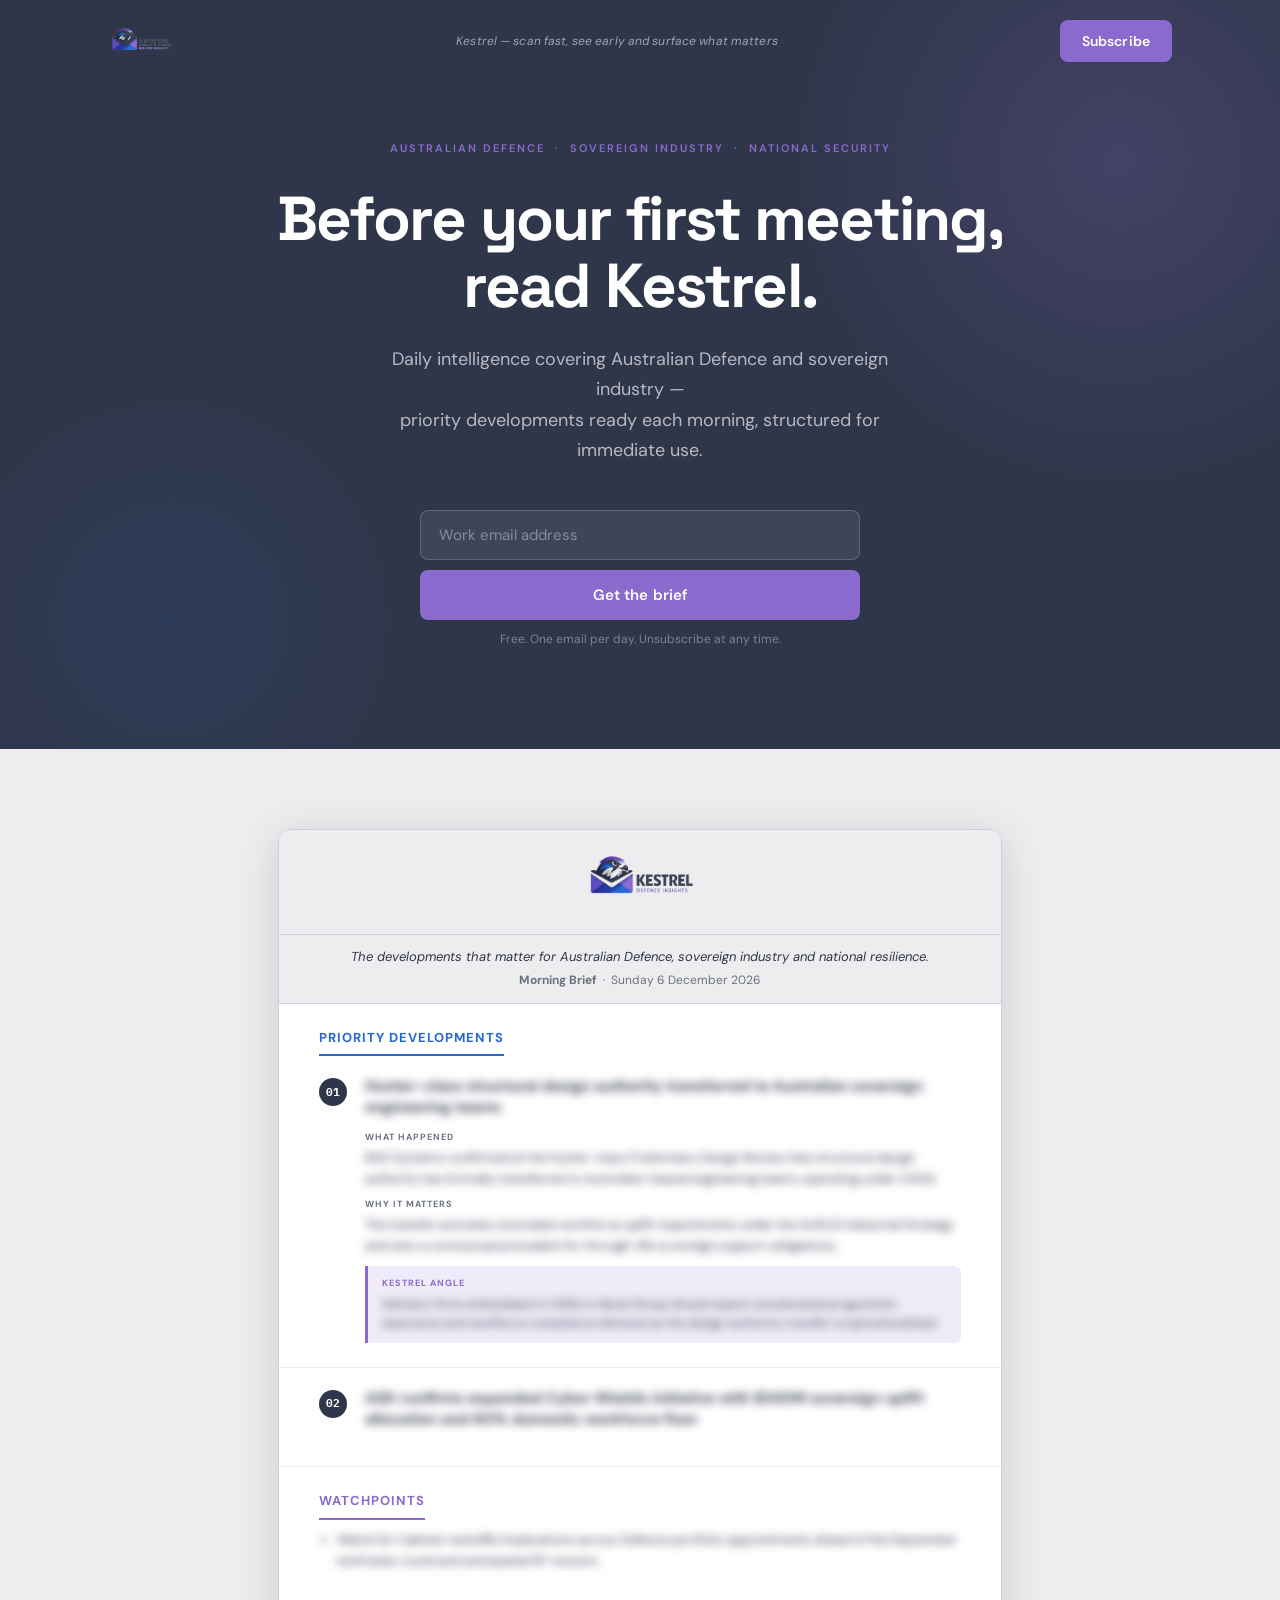
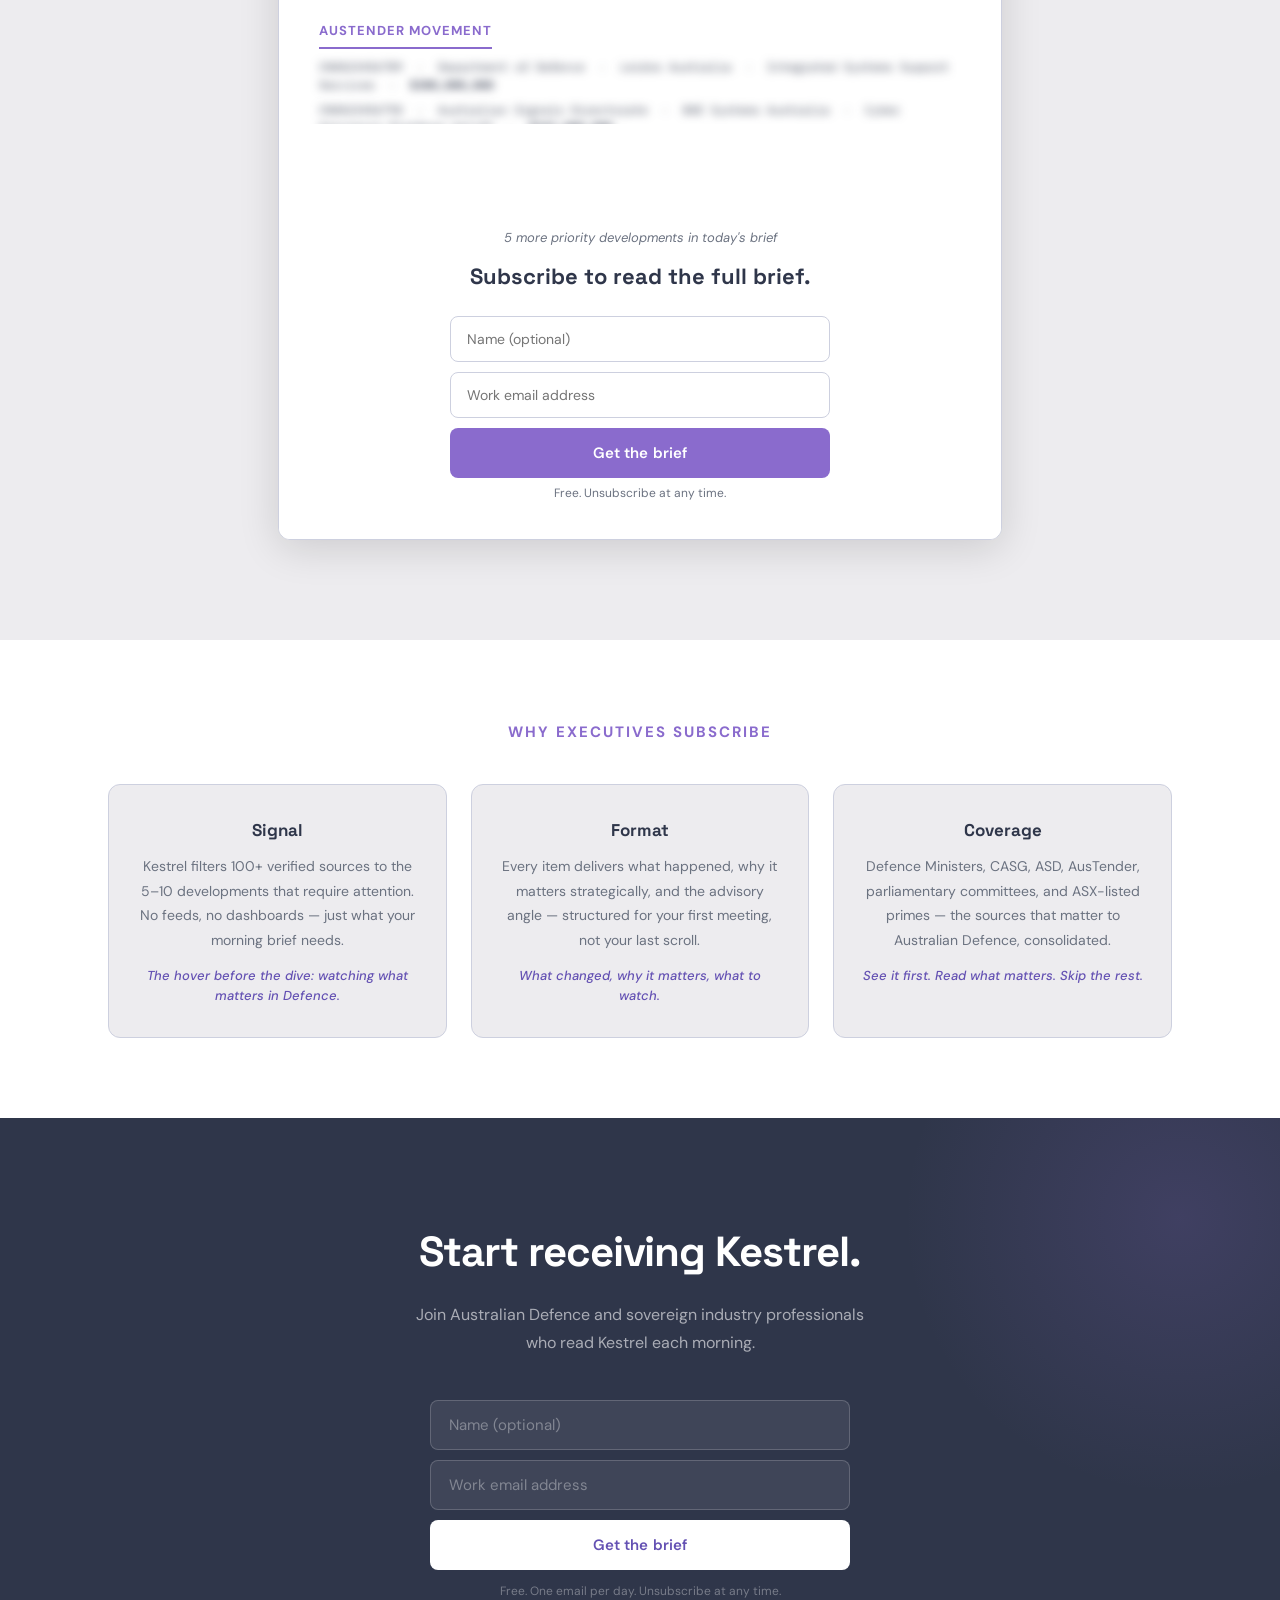
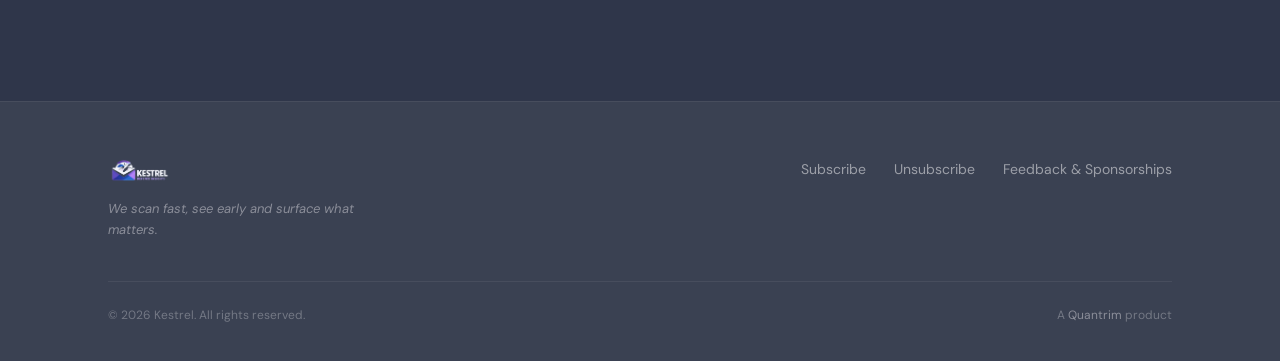
==== commit 15d56feb: "Add Feedback & Sponsorships contact form modal Footer link opens a modal with Name, Company, Email a" ====
--- a/website/index.html
+++ b/website/index.html
@@ -184,7 +184,7 @@
       <nav class="site-footer__nav" aria-label="Footer navigation">
         <a href="#subscribe">Subscribe</a>
         <a href="/unsubscribe">Unsubscribe</a>
-        <a href="mailto:product@quantrim.com">Contact</a>
+        <button class="footer-modal-btn" id="open-contact-modal">Feedback &amp; Sponsorships</button>
       </nav>
     </div>
     <div class="site-footer__bottom">
@@ -194,6 +194,54 @@
   </div>
 </footer>
 
+<!-- Contact / Feedback & Sponsorships modal -->
+<div class="modal-overlay" id="contact-modal" role="dialog" aria-modal="true" aria-labelledby="contact-modal-title">
+  <div class="modal-card" role="document">
+    <button class="modal-close" id="close-contact-modal" aria-label="Close">&times;</button>
+    <h2 class="modal-title" id="contact-modal-title">Feedback &amp; Sponsorships</h2>
+    <p class="modal-sub">Questions, feedback, or sponsorship enquiries — we'd love to hear from you.</p>
+
+    <form class="contact-form" id="contact-form" novalidate>
+      <!-- Honeypot — hidden from humans, bots fill it in -->
+      <input type="text" name="_gotcha" class="contact-honeypot" tabindex="-1" autocomplete="off">
+
+      <div class="contact-grid">
+        <div class="contact-field">
+          <label for="cf-name">Name <span aria-hidden="true">*</span></label>
+          <input type="text" id="cf-name" name="name" required autocomplete="name" placeholder="Your name">
+        </div>
+        <div class="contact-field">
+          <label for="cf-company">Company</label>
+          <input type="text" id="cf-company" name="company" autocomplete="organization" placeholder="Organisation (optional)">
+        </div>
+      </div>
+      <div class="contact-field">
+        <label for="cf-email">Email <span aria-hidden="true">*</span></label>
+        <input type="email" id="cf-email" name="email" required autocomplete="email" placeholder="your@email.com">
+      </div>
+      <div class="contact-field">
+        <label for="cf-message">Message <span aria-hidden="true">*</span></label>
+        <textarea id="cf-message" name="message" rows="4" required placeholder="Your message…"></textarea>
+      </div>
+      <div class="contact-field contact-field--challenge">
+        <label for="cf-challenge"><span id="challenge-question">What is 3 + 4?</span> <span aria-hidden="true">*</span></label>
+        <input type="number" id="cf-challenge" name="challenge" required autocomplete="off" placeholder="Answer" style="max-width:120px;">
+      </div>
+
+      <div class="form-status" id="contact-status" role="status" aria-live="polite"></div>
+      <button type="submit" class="btn-primary contact-submit">Send message</button>
+    </form>
+
+    <!-- Success state -->
+    <div class="contact-done" id="contact-done" hidden>
+      <div class="contact-done__icon" aria-hidden="true">&#10003;</div>
+      <h3 class="contact-done__h3">Message sent</h3>
+      <p class="contact-done__p">Thanks — we'll be in touch shortly.</p>
+      <button class="btn-ghost" id="contact-done-close">Close</button>
+    </div>
+  </div>
+</div>
+
 <script src="static/script.js"></script>
 </body>
 </html>
--- a/website/static/style.css
+++ b/website/static/style.css
@@ -640,6 +640,166 @@
 .unsub-done h2 { font-size: 22px; font-weight: 700; color: var(--navy); margin-bottom: 10px; }
 .unsub-done p  { font-size: 14px; color: var(--muted); margin-bottom: 24px; }
 
+/* ── Footer modal trigger button ───────────────────────── */
+.footer-modal-btn {
+  background: none;
+  border: none;
+  padding: 0;
+  font-size: 14px;
+  font-family: var(--font);
+  color: rgba(237,236,239,.55);
+  cursor: pointer;
+  transition: color .2s;
+  text-align: left;
+}
+.footer-modal-btn:hover { color: var(--white); }
+
+/* ── Contact modal ──────────────────────────────────────── */
+.modal-overlay {
+  position: fixed;
+  inset: 0;
+  background: rgba(47,54,74,.75);
+  backdrop-filter: blur(4px);
+  -webkit-backdrop-filter: blur(4px);
+  display: flex;
+  align-items: center;
+  justify-content: center;
+  z-index: 1000;
+  padding: 24px;
+  opacity: 0;
+  visibility: hidden;
+  transition: opacity .22s ease, visibility .22s ease;
+}
+.modal-overlay.open {
+  opacity: 1;
+  visibility: visible;
+}
+.modal-card {
+  background: var(--white);
+  border-radius: 16px;
+  padding: 44px 48px;
+  max-width: 560px;
+  width: 100%;
+  max-height: 90vh;
+  overflow-y: auto;
+  position: relative;
+  box-shadow: 0 24px 80px rgba(0,0,0,.28);
+  transform: translateY(18px);
+  transition: transform .25s cubic-bezier(.16,1,.3,1);
+}
+.modal-overlay.open .modal-card { transform: none; }
+.modal-close {
+  position: absolute;
+  top: 18px; right: 20px;
+  background: none;
+  border: none;
+  font-size: 22px;
+  color: var(--muted);
+  cursor: pointer;
+  line-height: 1;
+  padding: 4px 8px;
+  border-radius: 6px;
+  transition: background .15s, color .15s;
+}
+.modal-close:hover { background: var(--grey); color: var(--navy); }
+.modal-title {
+  font-family: 'Space Grotesk', var(--font);
+  font-size: 22px;
+  font-weight: 700;
+  color: var(--navy);
+  margin-bottom: 8px;
+  letter-spacing: -.02em;
+}
+.modal-sub {
+  font-size: 14px;
+  color: var(--muted);
+  line-height: 1.65;
+  margin-bottom: 28px;
+}
+
+/* Contact form fields */
+.contact-honeypot {
+  position: absolute;
+  left: -9999px;
+  width: 1px;
+  height: 1px;
+  overflow: hidden;
+  opacity: 0;
+  pointer-events: none;
+}
+.contact-grid {
+  display: grid;
+  grid-template-columns: 1fr 1fr;
+  gap: 14px;
+}
+.contact-field {
+  display: flex;
+  flex-direction: column;
+  gap: 6px;
+  margin-bottom: 14px;
+}
+.contact-field label {
+  font-size: 12px;
+  font-weight: 600;
+  color: var(--navy);
+  text-transform: uppercase;
+  letter-spacing: .6px;
+}
+.contact-field label span { color: var(--violet); }
+.contact-field input,
+.contact-field textarea {
+  padding: 11px 14px;
+  font-size: 14px;
+  font-family: var(--font);
+  border: 1px solid var(--grey-mid);
+  border-radius: var(--radius);
+  color: var(--body);
+  background: var(--white);
+  outline: none;
+  transition: border-color .2s, box-shadow .2s;
+  width: 100%;
+}
+.contact-field input:focus,
+.contact-field textarea:focus {
+  border-color: var(--violet);
+  box-shadow: 0 0 0 3px rgba(138,107,205,.12);
+}
+.contact-field textarea { resize: vertical; min-height: 96px; }
+.contact-field--challenge { margin-top: 4px; }
+.contact-submit { margin-top: 6px; }
+
+/* Contact success state */
+.contact-done {
+  text-align: center;
+  padding: 24px 0 8px;
+}
+.contact-done__icon {
+  width: 52px; height: 52px;
+  background: rgba(138,107,205,.12);
+  color: var(--violet);
+  border-radius: 50%;
+  display: flex; align-items: center; justify-content: center;
+  font-size: 24px;
+  font-weight: 700;
+  margin: 0 auto 18px;
+}
+.contact-done__h3 {
+  font-size: 20px;
+  font-weight: 700;
+  color: var(--navy);
+  margin-bottom: 8px;
+}
+.contact-done__p {
+  font-size: 14px;
+  color: var(--muted);
+  margin-bottom: 24px;
+}
+
+@media (max-width: 560px) {
+  .modal-card { padding: 32px 24px; }
+  .contact-grid { grid-template-columns: 1fr; }
+}
+
 /* ── Scroll reveal ──────────────────────────────────────── */
 .reveal {
   opacity: 0;
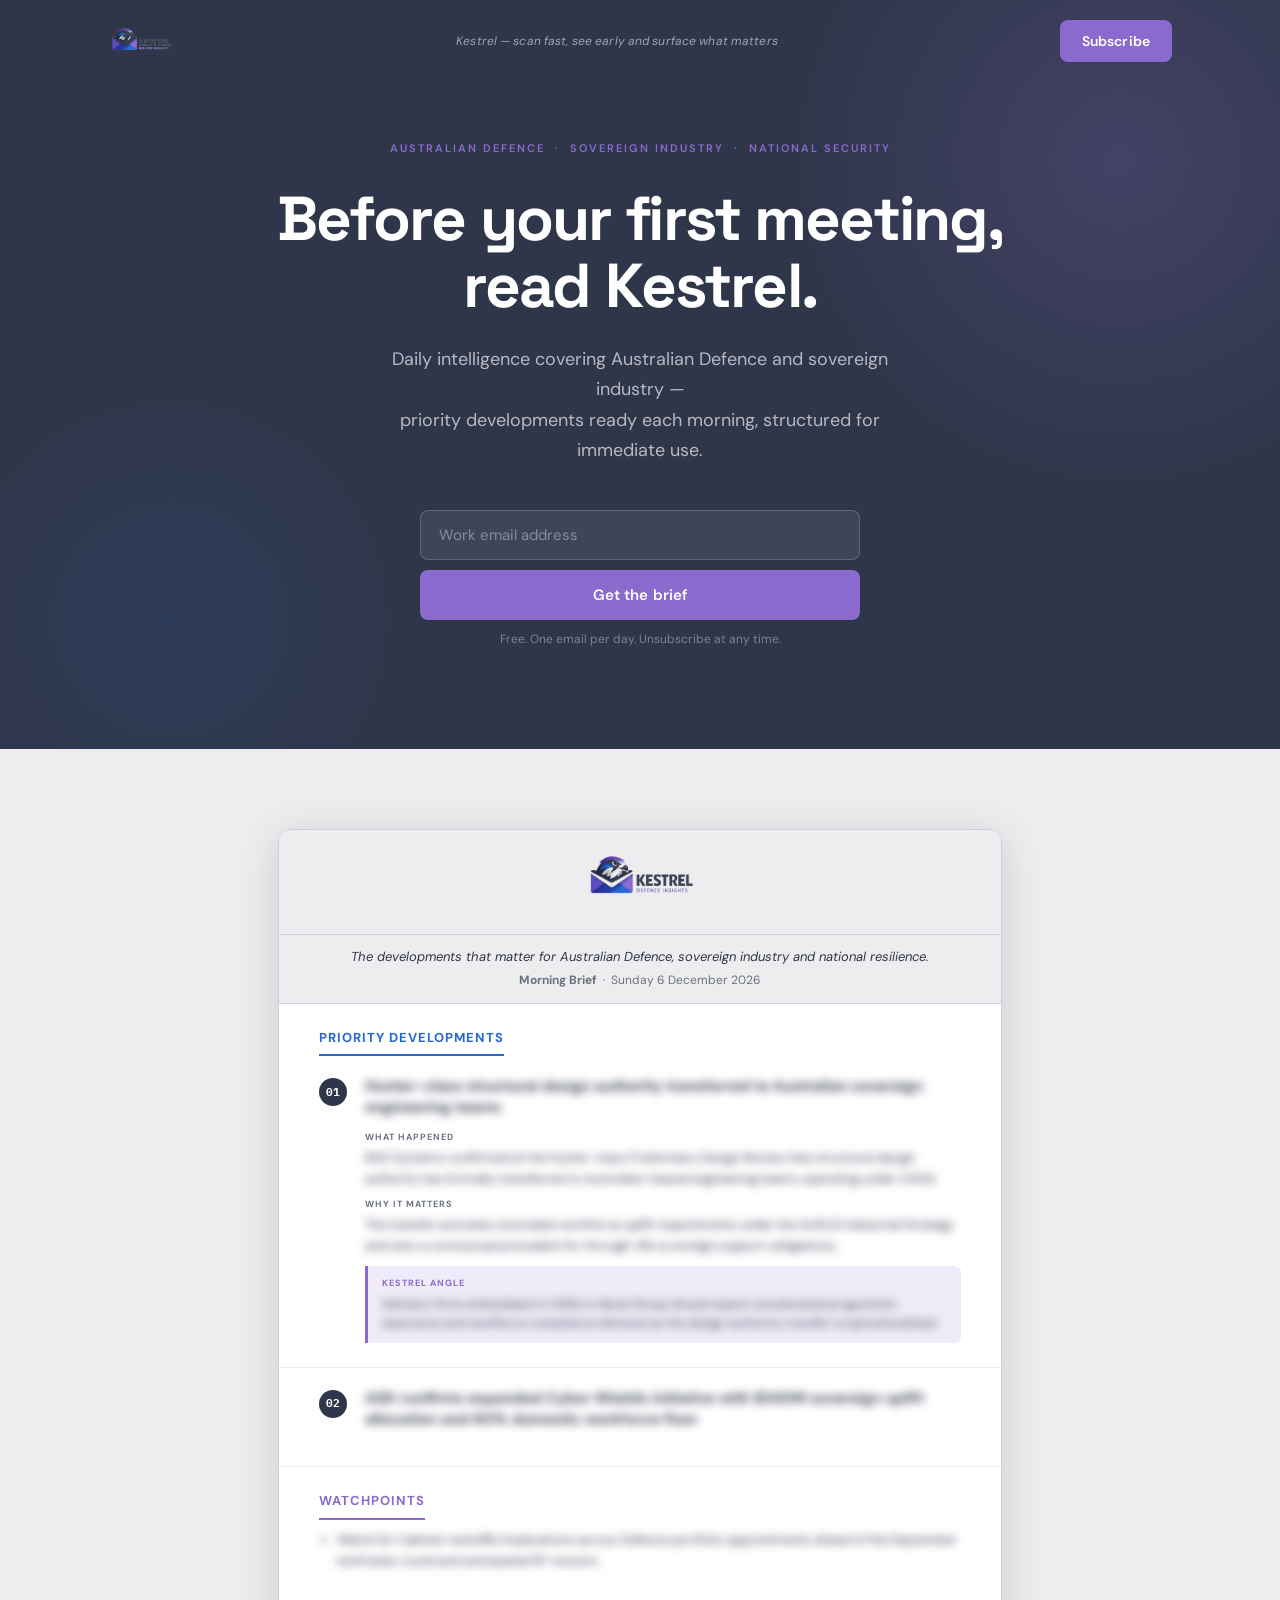
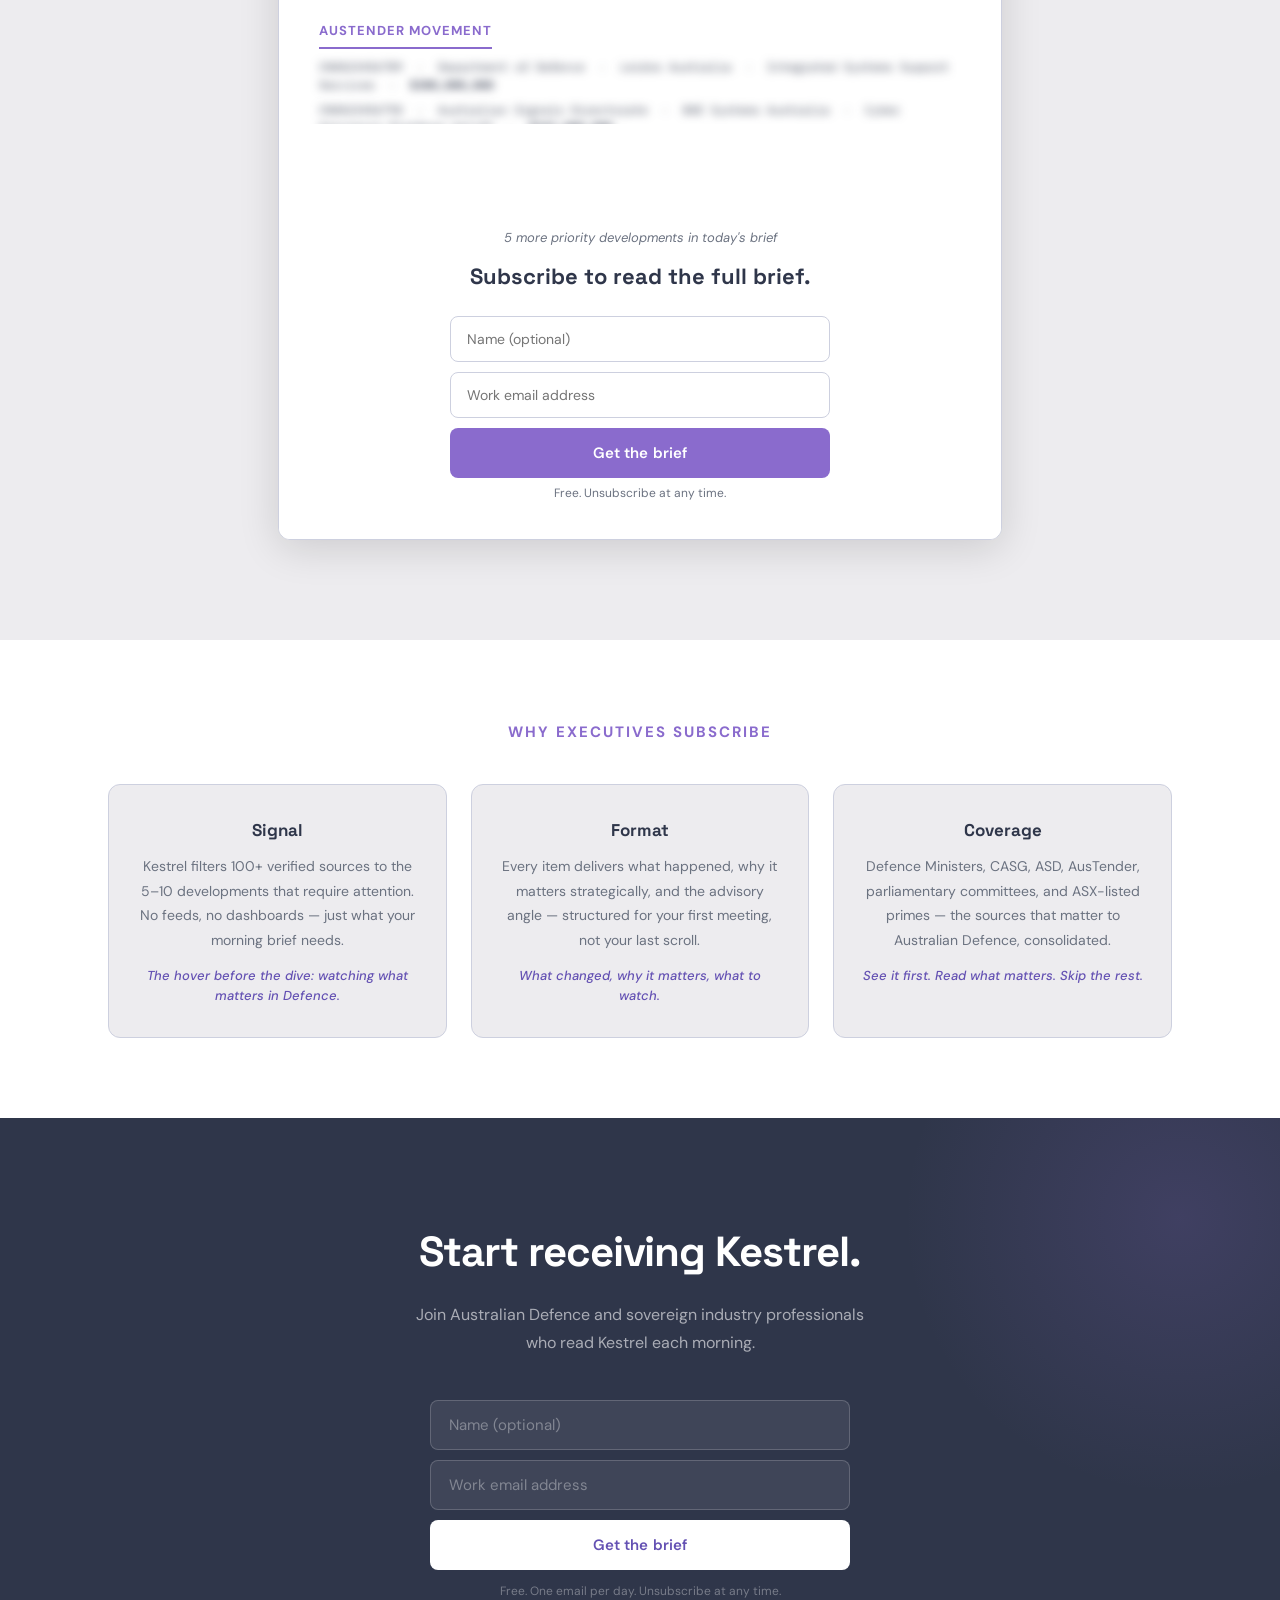
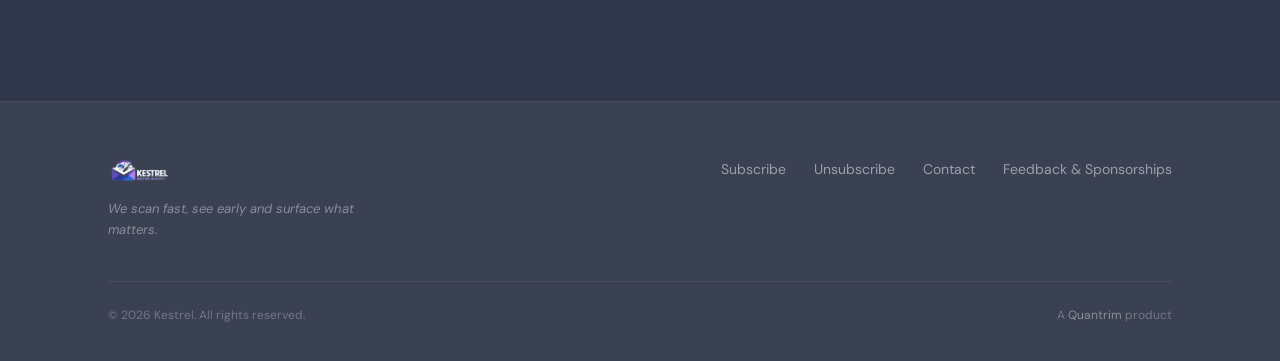
==== commit 476f6e35: "Add unsubscribe page, contact modal multi-trigger, and footer links - unsubscribe.html: rebuilt with" ====
--- a/website/index.html
+++ b/website/index.html
@@ -183,8 +183,9 @@
       </div>
       <nav class="site-footer__nav" aria-label="Footer navigation">
         <a href="#subscribe">Subscribe</a>
-        <a href="/unsubscribe">Unsubscribe</a>
-        <button class="footer-modal-btn" id="open-contact-modal">Feedback &amp; Sponsorships</button>
+        <a href="unsubscribe.html">Unsubscribe</a>
+        <button class="footer-modal-btn" data-open-contact-modal>Contact</button>
+        <button class="footer-modal-btn" data-open-contact-modal>Feedback &amp; Sponsorships</button>
       </nav>
     </div>
     <div class="site-footer__bottom">
--- a/website/static/style.css
+++ b/website/static/style.css
@@ -571,13 +571,11 @@
 
 /* ── Unsubscribe page ───────────────────────────────────── */
 .unsub-page {
-  min-height: 100vh;
   background: var(--grey);
   display: flex;
   flex-direction: column;
   align-items: center;
-  justify-content: center;
-  padding: 40px 24px;
+  padding: 80px 24px;
 }
 .unsub-logo { height: 36px; margin-bottom: 40px; }
 .unsub-card {
